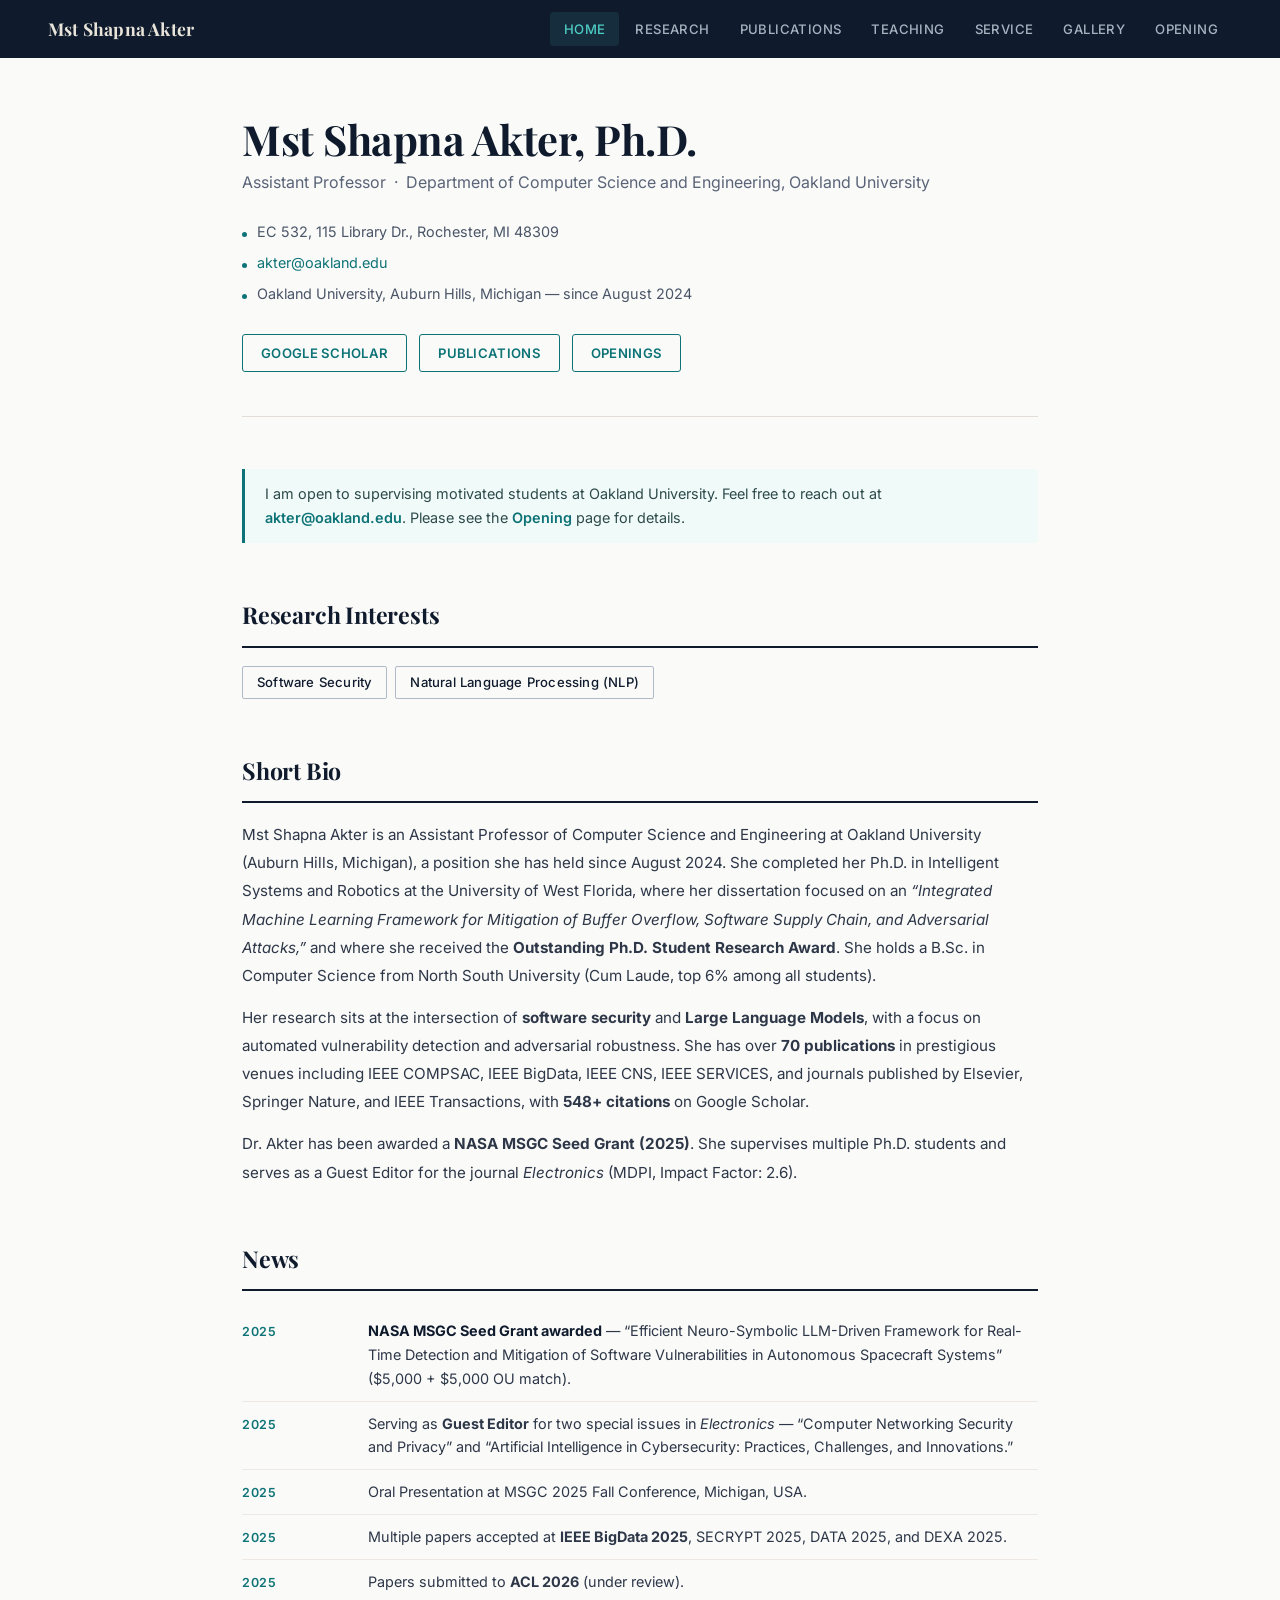
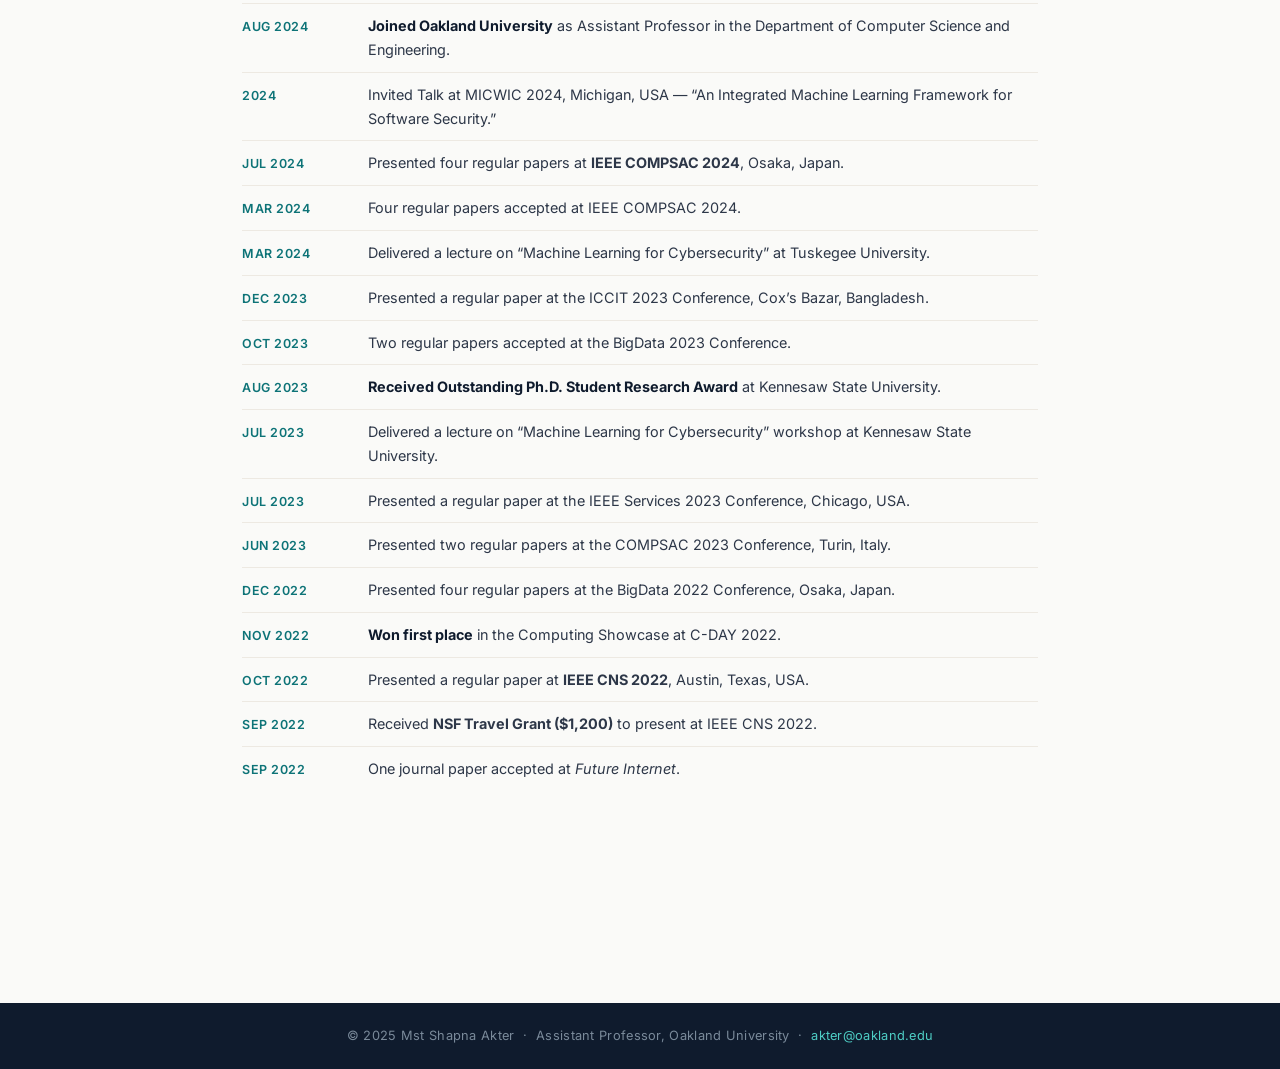
==== index.html @ 08d5af21 "Add Gallery page with NASA MSGC Fall 2025 Conference photos and video - Created gallery.html with ev" ====
<!DOCTYPE html>
<html lang="en">
<head>
    <meta charset="UTF-8">
    <meta name="viewport" content="width=device-width, initial-scale=1.0">
    <title>Mst Shapna Akter | Assistant Professor, Oakland University</title>
    <link rel="stylesheet" href="styles.css">
</head>
<body>

<header class="topnav">
    <span class="brand">Mst Shapna Akter</span>
    <nav>
        <a href="index.html" class="active">Home</a>
        <a href="research.html">Research</a>
        <a href="publications.html">Publications</a>
        <a href="teaching.html">Teaching</a>
        <a href="service.html">Service</a>
        <a href="gallery.html">Gallery</a>
        <a href="opening.html">Opening</a>
    </nav>
</header>

<div class="page-wrapper">

    <!-- Hero -->
    <div class="hero">
        <h1>Mst Shapna Akter, Ph.D.</h1>
        <p class="subtitle">Assistant Professor &nbsp;&middot;&nbsp; Department of Computer Science and Engineering, Oakland University</p>
        <ul class="hero-meta">
            <li>EC 532, 115 Library Dr., Rochester, MI 48309</li>
            <li><a href="mailto:akter@oakland.edu">akter@oakland.edu</a></li>
            <li>Oakland University, Auburn Hills, Michigan &mdash; since August 2024</li>
        </ul>
        <div class="hero-links">
            <a class="btn-link" href="https://scholar.google.com/citations?user=PHg000cAAAAJ&hl=en" target="_blank">Google Scholar</a>
            <a class="btn-link" href="publications.html">Publications</a>
            <a class="btn-link" href="opening.html">Openings</a>
        </div>
    </div>

    <!-- Notice -->
    <div class="notice-box">
        I am open to supervising motivated students at Oakland University. Feel free to reach out at <a href="mailto:akter@oakland.edu">akter@oakland.edu</a>. Please see the <a href="opening.html">Opening</a> page for details.
    </div>

    <!-- Research Interests -->
    <div class="section">
        <h2 class="section-title">Research Interests</h2>
        <div class="interest-tags">
            <span class="interest-tag">Software Security</span>
            <span class="interest-tag">Natural Language Processing (NLP)</span>
        </div>
    </div>

    <!-- Short Bio -->
    <div class="section">
        <h2 class="section-title">Short Bio</h2>
        <p>
            Mst Shapna Akter is an Assistant Professor of Computer Science and Engineering at Oakland University (Auburn Hills, Michigan), a position she has held since August 2024. She completed her Ph.D. in Intelligent Systems and Robotics at the University of West Florida, where her dissertation focused on an <em>&ldquo;Integrated Machine Learning Framework for Mitigation of Buffer Overflow, Software Supply Chain, and Adversarial Attacks,&rdquo;</em> and where she received the <strong>Outstanding Ph.D. Student Research Award</strong>. She holds a B.Sc. in Computer Science from North South University (Cum Laude, top 6% among all students).
        </p>
        <p>
            Her research sits at the intersection of <strong>software security</strong> and <strong>Large Language Models</strong>, with a focus on automated vulnerability detection and adversarial robustness. She has over <strong>70 publications</strong> in prestigious venues including IEEE COMPSAC, IEEE BigData, IEEE CNS, IEEE SERVICES, and journals published by Elsevier, Springer Nature, and IEEE Transactions, with <strong>548+ citations</strong> on Google Scholar.
        </p>
        <p>
            Dr. Akter has been awarded a <strong>NASA MSGC Seed Grant (2025)</strong>. She supervises multiple Ph.D. students and serves as a Guest Editor for the journal <em>Electronics</em> (MDPI, Impact Factor: 2.6).
        </p>
    </div>

    <!-- News -->
    <div class="section">
        <h2 class="section-title">News</h2>
        <ul class="news-list">
            <li>
                <span class="news-date">2025</span>
                <span class="news-text"><span class="news-highlight">NASA MSGC Seed Grant awarded</span> &mdash; &ldquo;Efficient Neuro-Symbolic LLM-Driven Framework for Real-Time Detection and Mitigation of Software Vulnerabilities in Autonomous Spacecraft Systems&rdquo; ($5,000 + $5,000 OU match).</span>
            </li>
            <li>
                <span class="news-date">2025</span>
                <span class="news-text">Serving as <strong>Guest Editor</strong> for two special issues in <em>Electronics</em> &mdash; &ldquo;Computer Networking Security and Privacy&rdquo; and &ldquo;Artificial Intelligence in Cybersecurity: Practices, Challenges, and Innovations.&rdquo;</span>
            </li>
            <li>
                <span class="news-date">2025</span>
                <span class="news-text">Oral Presentation at MSGC 2025 Fall Conference, Michigan, USA.</span>
            </li>
            <li>
                <span class="news-date">2025</span>
                <span class="news-text">Multiple papers accepted at <strong>IEEE BigData 2025</strong>, SECRYPT 2025, DATA 2025, and DEXA 2025.</span>
            </li>
            <li>
                <span class="news-date">2025</span>
                <span class="news-text">Papers submitted to <strong>ACL 2026</strong> (under review).</span>
            </li>
            <li>
                <span class="news-date">Aug 2024</span>
                <span class="news-text"><span class="news-highlight">Joined Oakland University</span> as Assistant Professor in the Department of Computer Science and Engineering.</span>
            </li>
            <li>
                <span class="news-date">2024</span>
                <span class="news-text">Invited Talk at MICWIC 2024, Michigan, USA &mdash; &ldquo;An Integrated Machine Learning Framework for Software Security.&rdquo;</span>
            </li>
            <li>
                <span class="news-date">Jul 2024</span>
                <span class="news-text">Presented four regular papers at <strong>IEEE COMPSAC 2024</strong>, Osaka, Japan.</span>
            </li>
            <li>
                <span class="news-date">Mar 2024</span>
                <span class="news-text">Four regular papers accepted at IEEE COMPSAC 2024.</span>
            </li>
            <li>
                <span class="news-date">Mar 2024</span>
                <span class="news-text">Delivered a lecture on &ldquo;Machine Learning for Cybersecurity&rdquo; at Tuskegee University.</span>
            </li>
            <li>
                <span class="news-date">Dec 2023</span>
                <span class="news-text">Presented a regular paper at the ICCIT 2023 Conference, Cox&rsquo;s Bazar, Bangladesh.</span>
            </li>
            <li>
                <span class="news-date">Oct 2023</span>
                <span class="news-text">Two regular papers accepted at the BigData 2023 Conference.</span>
            </li>
            <li>
                <span class="news-date">Aug 2023</span>
                <span class="news-text"><span class="news-highlight">Received Outstanding Ph.D. Student Research Award</span> at Kennesaw State University.</span>
            </li>
            <li>
                <span class="news-date">Jul 2023</span>
                <span class="news-text">Delivered a lecture on &ldquo;Machine Learning for Cybersecurity&rdquo; workshop at Kennesaw State University.</span>
            </li>
            <li>
                <span class="news-date">Jul 2023</span>
                <span class="news-text">Presented a regular paper at the IEEE Services 2023 Conference, Chicago, USA.</span>
            </li>
            <li>
                <span class="news-date">Jun 2023</span>
                <span class="news-text">Presented two regular papers at the COMPSAC 2023 Conference, Turin, Italy.</span>
            </li>
            <li>
                <span class="news-date">Dec 2022</span>
                <span class="news-text">Presented four regular papers at the BigData 2022 Conference, Osaka, Japan.</span>
            </li>
            <li>
                <span class="news-date">Nov 2022</span>
                <span class="news-text"><span class="news-highlight">Won first place</span> in the Computing Showcase at C-DAY 2022.</span>
            </li>
            <li>
                <span class="news-date">Oct 2022</span>
                <span class="news-text">Presented a regular paper at <strong>IEEE CNS 2022</strong>, Austin, Texas, USA.</span>
            </li>
            <li>
                <span class="news-date">Sep 2022</span>
                <span class="news-text">Received <strong>NSF Travel Grant ($1,200)</strong> to present at IEEE CNS 2022.</span>
            </li>
            <li>
                <span class="news-date">Sep 2022</span>
                <span class="news-text">One journal paper accepted at <em>Future Internet</em>.</span>
            </li>
        </ul>
    </div>

</div>

<footer class="site-footer">
    &copy; 2025 Mst Shapna Akter &nbsp;&middot;&nbsp; Assistant Professor, Oakland University &nbsp;&middot;&nbsp; <a href="mailto:akter@oakland.edu">akter@oakland.edu</a>
</footer>

</body>
</html>
---- styles.css ----
/* ================================================================
   Mst Shapna Akter — Premium Academic Portfolio
   Design: Inter (body) + Playfair Display (headings)
   Palette: Deep navy #0f1b2d, Teal accent #0d7377, Warm off-white #fafaf8
   ================================================================ */

@import url('https://fonts.googleapis.com/css2?family=Inter:wght@300;400;500;600;700&family=Playfair+Display:ital,wght@0,600;0,700;1,500&display=swap');

/* ---------- Reset ---------- */
*, *::before, *::after { box-sizing: border-box; margin: 0; padding: 0; }
html { scroll-behavior: smooth; font-size: 16px; }

body {
    font-family: 'Inter', system-ui, -apple-system, sans-serif;
    background: #fafaf8;
    color: #1e1e2e;
    line-height: 1.75;
    -webkit-font-smoothing: antialiased;
}

a { color: #0d7377; text-decoration: none; transition: color 0.2s; }
a:hover { color: #0a5a5d; text-decoration: underline; text-underline-offset: 3px; }

/* ---------- Top Navigation ---------- */
.topnav {
    background: #0f1b2d;
    position: sticky; top: 0; z-index: 1000;
    display: flex; align-items: center; justify-content: space-between;
    padding: 0 48px; height: 58px;
    box-shadow: 0 1px 0 rgba(255,255,255,0.06);
}

.topnav .brand {
    font-family: 'Playfair Display', Georgia, serif;
    font-size: 1.1rem; font-weight: 700;
    color: #e8e4d9; letter-spacing: 0.2px; white-space: nowrap;
}

.topnav nav { display: flex; gap: 2px; align-items: center; }

.topnav nav a {
    font-size: 0.82rem; font-weight: 500; letter-spacing: 0.4px;
    text-transform: uppercase; color: #a8b2c0;
    padding: 6px 14px; border-radius: 4px;
    transition: background 0.2s, color 0.2s;
    white-space: nowrap;
}

.topnav nav a:hover { background: rgba(255,255,255,0.07); color: #e8e4d9; text-decoration: none; }
.topnav nav a.active { color: #4ecdc4; background: rgba(78,205,196,0.1); }

/* ---------- Page Wrapper ---------- */
.page-wrapper { max-width: 860px; margin: 0 auto; padding: 56px 32px 100px; }

/* ---------- Hero Section ---------- */
.hero {
    padding-bottom: 44px;
    border-bottom: 1px solid #e2ddd6;
    margin-bottom: 52px;
}

.hero h1 {
    font-family: 'Playfair Display', Georgia, serif;
    font-size: 2.6rem; font-weight: 700; color: #0f1b2d;
    line-height: 1.2; margin-bottom: 6px;
    letter-spacing: -0.5px;
}

.hero .subtitle {
    font-size: 1rem; color: #5a6478; font-weight: 400;
    margin-bottom: 22px; line-height: 1.5;
}

.hero-meta { list-style: none; margin-bottom: 24px; }
.hero-meta li {
    font-size: 0.9rem; color: #4a5568; padding: 3px 0;
    display: flex; align-items: baseline; gap: 10px;
}
.hero-meta li::before {
    content: '';
    display: inline-block;
    width: 5px; height: 5px;
    border-radius: 50%; background: #0d7377;
    flex-shrink: 0; margin-top: 7px;
}

.hero-links { display: flex; gap: 12px; flex-wrap: wrap; margin-top: 4px; }

.btn-link {
    display: inline-flex; align-items: center; gap: 6px;
    padding: 7px 18px; border-radius: 3px; font-size: 0.82rem;
    font-weight: 600; letter-spacing: 0.3px;
    border: 1.5px solid #0d7377; color: #0d7377;
    background: transparent; transition: all 0.2s;
    text-transform: uppercase;
}
.btn-link:hover {
    background: #0d7377; color: #fff; text-decoration: none;
}

/* ---------- Announcement Banner ---------- */
.notice-box {
    background: #f0faf9;
    border-left: 3px solid #0d7377;
    padding: 13px 20px; margin-bottom: 52px;
    font-size: 0.9rem; color: #2d4a4a; line-height: 1.65;
    border-radius: 0 4px 4px 0;
}
.notice-box a { font-weight: 600; }

/* ---------- Sections ---------- */
.section { margin-bottom: 52px; }

.section-title {
    font-family: 'Playfair Display', Georgia, serif;
    font-size: 1.45rem; font-weight: 700; color: #0f1b2d;
    margin-bottom: 18px; padding-bottom: 10px;
    border-bottom: 2px solid #0f1b2d;
    letter-spacing: -0.2px;
}

.section p {
    font-size: 0.95rem; color: #2d3748; line-height: 1.85;
    margin-bottom: 14px;
}

/* ---------- Research Interest Tags ---------- */
.interest-tags { display: flex; flex-wrap: wrap; gap: 8px; margin-top: 4px; }
.interest-tag {
    background: transparent;
    color: #0f1b2d;
    border: 1px solid #b0bac8;
    border-radius: 2px;
    padding: 4px 14px;
    font-size: 0.82rem; font-weight: 500;
    letter-spacing: 0.2px;
    transition: all 0.2s;
}
.interest-tag:hover { border-color: #0d7377; color: #0d7377; }

/* ---------- News ---------- */
.news-list { list-style: none; }
.news-list li {
    display: grid; grid-template-columns: 110px 1fr;
    gap: 16px; padding: 10px 0;
    border-bottom: 1px solid #ede9e2;
    font-size: 0.9rem; align-items: baseline;
    line-height: 1.65;
}
.news-list li:last-child { border-bottom: none; }
.news-date {
    font-size: 0.78rem; font-weight: 600; color: #0d7377;
    text-transform: uppercase; letter-spacing: 0.5px;
    padding-top: 2px;
}
.news-text { color: #2d3748; }
.news-highlight { font-weight: 700; color: #0f1b2d; }

/* ---------- Publications ---------- */
.pub-section-title {
    font-size: 0.78rem; font-weight: 700; letter-spacing: 1px;
    text-transform: uppercase; color: #0d7377;
    border-bottom: 1px solid #d0ccc5;
    padding-bottom: 6px; margin: 28px 0 14px;
}

.pub-list { list-style: none; }
.pub-list li {
    padding: 11px 0 11px 20px;
    border-bottom: 1px solid #ede9e2;
    font-size: 0.9rem; color: #2d3748;
    line-height: 1.75; position: relative;
}
.pub-list li::before {
    content: '';
    position: absolute; left: 0; top: 20px;
    width: 4px; height: 4px;
    border-radius: 50%; background: #0d7377;
}
.pub-list li:last-child { border-bottom: none; }
.pub-list li em { color: #5a6478; font-style: italic; }
.pub-list strong { color: #0f1b2d; }

.pub-badge {
    display: inline-block; font-size: 0.7rem; font-weight: 700;
    background: #fff8e1; color: #8a6d00;
    border: 1px solid #e6c84a;
    border-radius: 2px; padding: 1px 6px;
    margin-left: 5px; vertical-align: middle;
    letter-spacing: 0.3px;
}

/* ---------- Teaching / Service ---------- */
.content-list { list-style: none; }
.content-list li {
    padding: 9px 0 9px 20px;
    border-bottom: 1px solid #ede9e2;
    font-size: 0.9rem; color: #2d3748;
    line-height: 1.7; position: relative;
}
.content-list li::before {
    content: '';
    position: absolute; left: 0; top: 18px;
    width: 4px; height: 4px;
    border-radius: 50%; background: #0d7377;
}
.content-list li:last-child { border-bottom: none; }

.subsection-title {
    font-size: 0.78rem; font-weight: 700; letter-spacing: 1px;
    text-transform: uppercase; color: #0d7377;
    margin: 24px 0 10px;
    border-bottom: 1px solid #d0ccc5; padding-bottom: 5px;
}

/* ---------- Grant Card ---------- */
.grant-card {
    border-left: 3px solid #0d7377;
    padding: 14px 20px; margin-bottom: 16px;
    background: #f7fafa;
    font-size: 0.9rem; line-height: 1.75; color: #2d3748;
}
.grant-badge {
    display: inline-block; background: #0d7377; color: #fff;
    font-size: 0.72rem; font-weight: 700; letter-spacing: 0.5px;
    text-transform: uppercase; border-radius: 2px;
    padding: 2px 8px; margin-bottom: 8px;
}

/* ---------- Opening Card ---------- */
.opening-card {
    border-left: 3px solid #0d7377;
    padding: 20px 24px; background: #f7fafa;
    font-size: 0.95rem; line-height: 1.9; color: #2d3748;
}
.opening-card p { margin-bottom: 12px; }
.opening-card p:last-child { margin-bottom: 0; }

/* ---------- Footer ---------- */
.site-footer {
    background: #0f1b2d; color: #7a8a9a;
    text-align: center; padding: 22px 24px;
    font-size: 0.8rem; letter-spacing: 0.3px;
    margin-top: 60px;
}
.site-footer a { color: #4ecdc4; }
.site-footer a:hover { color: #7eddd9; text-decoration: none; }

/* ---------- Responsive ---------- */
@media (max-width: 700px) {
    .topnav { padding: 10px 16px; flex-wrap: wrap; height: auto; gap: 8px; }
    .page-wrapper { padding: 32px 18px 60px; }
    .hero h1 { font-size: 1.9rem; }
    .news-list li { grid-template-columns: 1fr; gap: 4px; }
    .news-date { font-size: 0.75rem; }
}
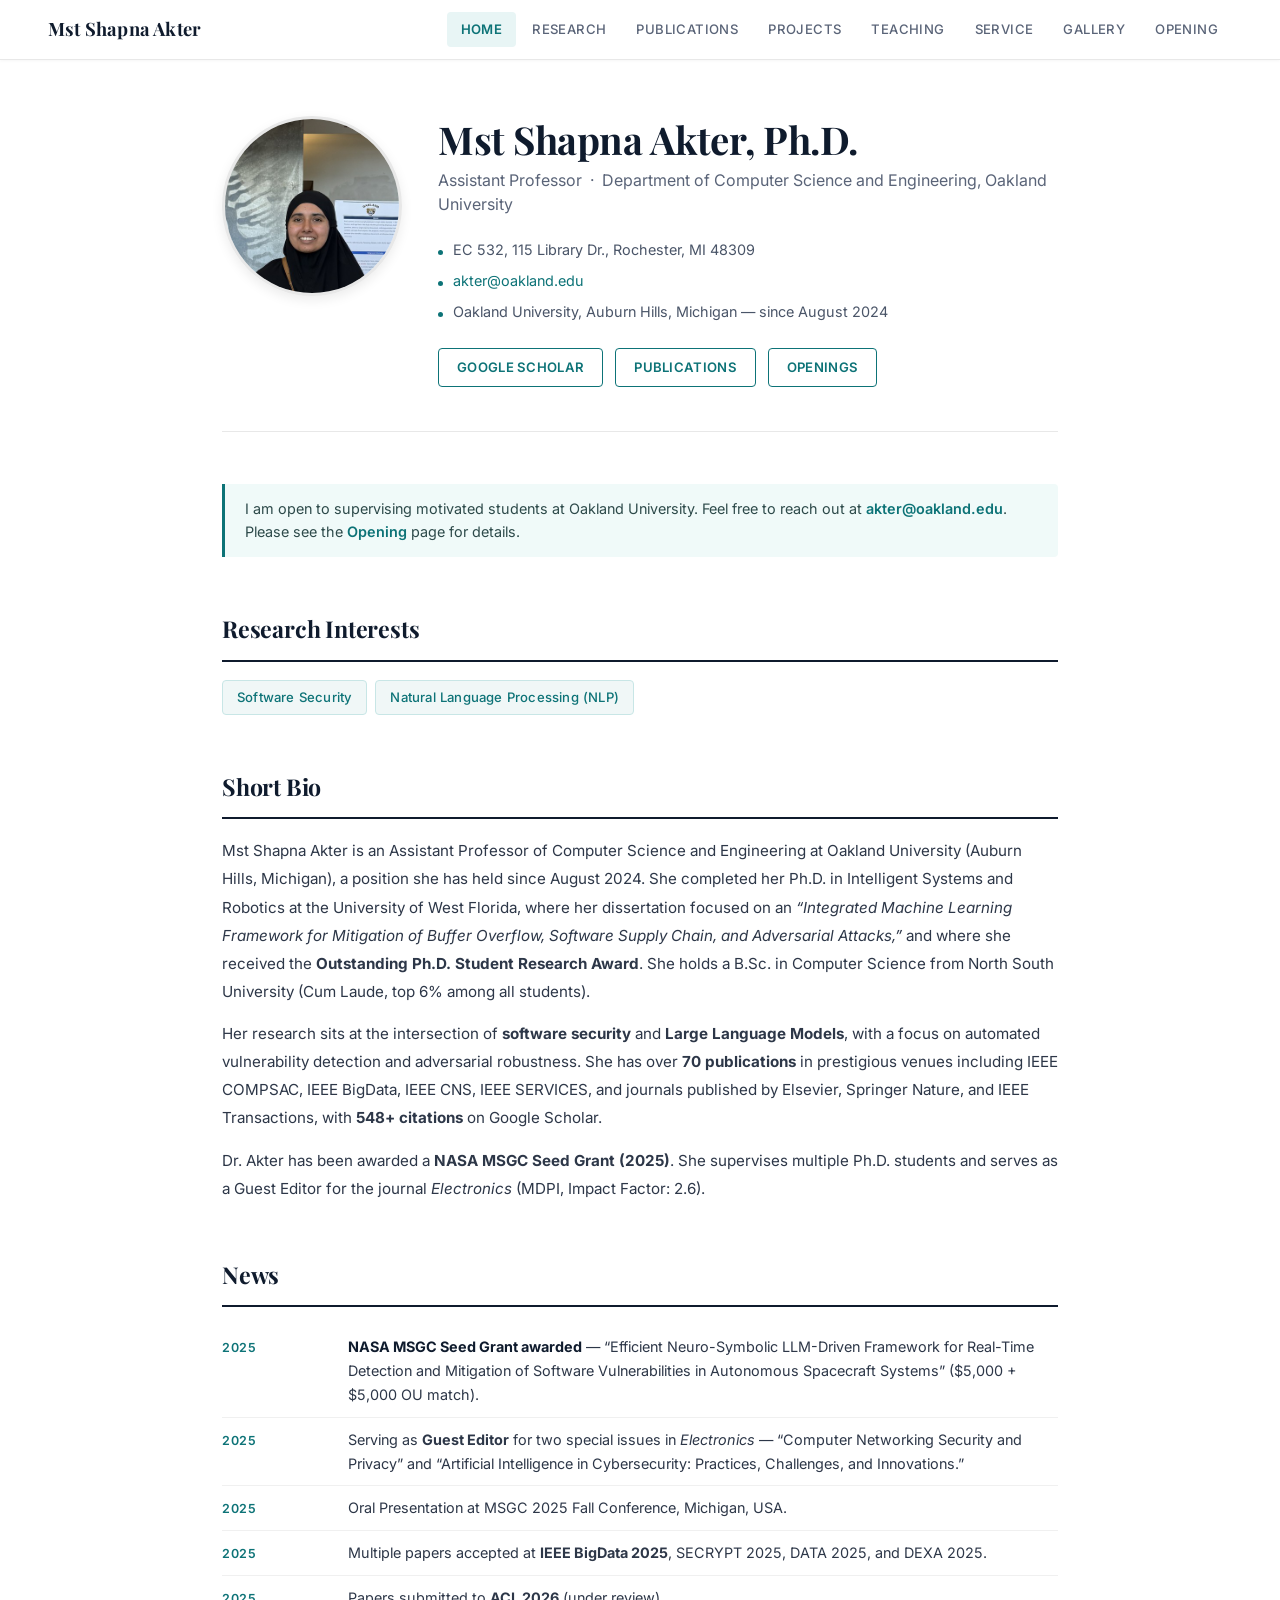
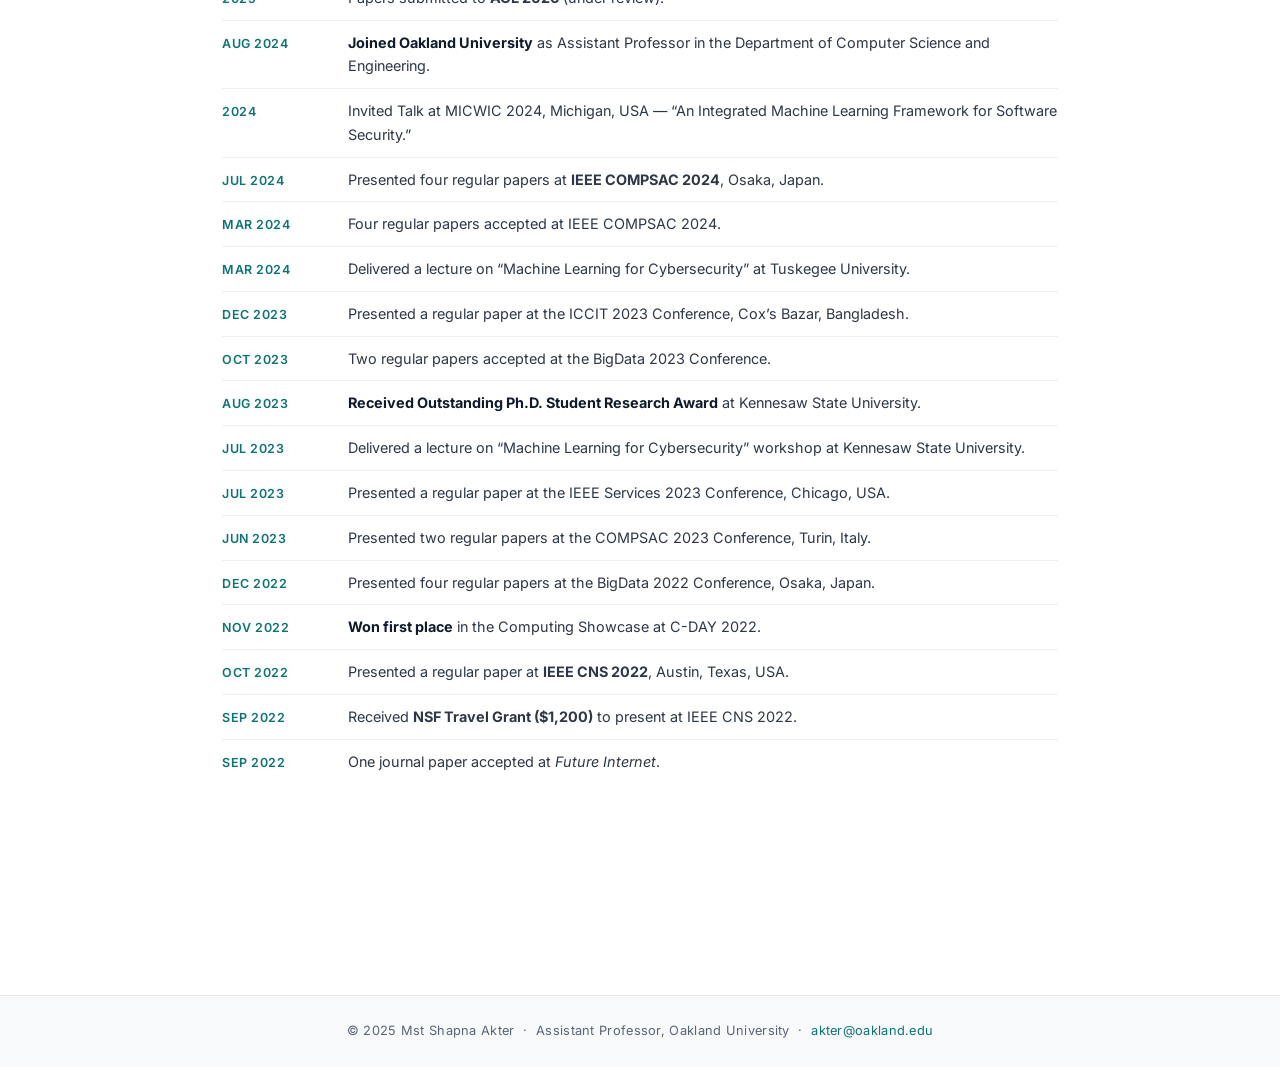
==== commit ad5e1a4e: "Redesign: professional light theme, add profile photo, create Projects page with paper figures - Red" ====
--- a/index.html
+++ b/index.html
@@ -14,6 +14,7 @@
         <a href="index.html" class="active">Home</a>
         <a href="research.html">Research</a>
         <a href="publications.html">Publications</a>
+        <a href="projects.html">Projects</a>
         <a href="teaching.html">Teaching</a>
         <a href="service.html">Service</a>
         <a href="gallery.html">Gallery</a>
@@ -25,6 +26,10 @@
 
     <!-- Hero -->
     <div class="hero">
+        <div class="hero-photo">
+            <img src="images/profile.jpg" alt="Mst Shapna Akter">
+        </div>
+        <div class="hero-content">
         <h1>Mst Shapna Akter, Ph.D.</h1>
         <p class="subtitle">Assistant Professor &nbsp;&middot;&nbsp; Department of Computer Science and Engineering, Oakland University</p>
         <ul class="hero-meta">
@@ -36,6 +41,7 @@
             <a class="btn-link" href="https://scholar.google.com/citations?user=PHg000cAAAAJ&hl=en" target="_blank">Google Scholar</a>
             <a class="btn-link" href="publications.html">Publications</a>
             <a class="btn-link" href="opening.html">Openings</a>
+        </div>
         </div>
     </div>
 
--- a/styles.css
+++ b/styles.css
@@ -1,7 +1,8 @@
 /* ================================================================
-   Mst Shapna Akter — Premium Academic Portfolio
+   Mst Shapna Akter — Professional Academic Portfolio
    Design: Inter (body) + Playfair Display (headings)
-   Palette: Deep navy #0f1b2d, Teal accent #0d7377, Warm off-white #fafaf8
+   Palette: Clean white, Teal accent #0d7377, Navy #0f1b2d
+   Inspired by: kaiqi-zhao.github.io & aimansnigdha.github.io
    ================================================================ */
 
 @import url('https://fonts.googleapis.com/css2?family=Inter:wght@300;400;500;600;700&family=Playfair+Display:ital,wght@0,600;0,700;1,500&display=swap');
@@ -12,7 +13,7 @@
 
 body {
     font-family: 'Inter', system-ui, -apple-system, sans-serif;
-    background: #fafaf8;
+    background: #ffffff;
     color: #1e1e2e;
     line-height: 1.75;
     -webkit-font-smoothing: antialiased;
@@ -23,55 +24,76 @@
 
 /* ---------- Top Navigation ---------- */
 .topnav {
-    background: #0f1b2d;
+    background: #ffffff;
     position: sticky; top: 0; z-index: 1000;
     display: flex; align-items: center; justify-content: space-between;
-    padding: 0 48px; height: 58px;
-    box-shadow: 0 1px 0 rgba(255,255,255,0.06);
+    padding: 0 48px; height: 60px;
+    border-bottom: 1px solid #e8e8e8;
+    box-shadow: 0 1px 3px rgba(0,0,0,0.04);
 }
 
 .topnav .brand {
     font-family: 'Playfair Display', Georgia, serif;
-    font-size: 1.1rem; font-weight: 700;
-    color: #e8e4d9; letter-spacing: 0.2px; white-space: nowrap;
+    font-size: 1.15rem; font-weight: 700;
+    color: #0f1b2d; letter-spacing: 0.2px; white-space: nowrap;
 }
 
 .topnav nav { display: flex; gap: 2px; align-items: center; }
 
 .topnav nav a {
     font-size: 0.82rem; font-weight: 500; letter-spacing: 0.4px;
-    text-transform: uppercase; color: #a8b2c0;
+    text-transform: uppercase; color: #5a6478;
     padding: 6px 14px; border-radius: 4px;
     transition: background 0.2s, color 0.2s;
     white-space: nowrap;
 }
 
-.topnav nav a:hover { background: rgba(255,255,255,0.07); color: #e8e4d9; text-decoration: none; }
-.topnav nav a.active { color: #4ecdc4; background: rgba(78,205,196,0.1); }
+.topnav nav a:hover { background: #f0f7f7; color: #0d7377; text-decoration: none; }
+.topnav nav a.active { color: #0d7377; background: #e8f5f5; font-weight: 600; }
 
 /* ---------- Page Wrapper ---------- */
-.page-wrapper { max-width: 860px; margin: 0 auto; padding: 56px 32px 100px; }
-
-/* ---------- Hero Section ---------- */
+.page-wrapper { max-width: 900px; margin: 0 auto; padding: 56px 32px 100px; }
+
+/* ---------- Hero Section with Profile Photo ---------- */
 .hero {
     padding-bottom: 44px;
-    border-bottom: 1px solid #e2ddd6;
+    border-bottom: 1px solid #e8e8e8;
     margin-bottom: 52px;
+    display: flex;
+    gap: 36px;
+    align-items: flex-start;
+}
+
+.hero-photo {
+    flex-shrink: 0;
+}
+
+.hero-photo img {
+    width: 180px;
+    height: 180px;
+    border-radius: 50%;
+    object-fit: cover;
+    border: 3px solid #e8e8e8;
+    box-shadow: 0 4px 12px rgba(0,0,0,0.08);
+}
+
+.hero-content {
+    flex: 1;
 }
 
 .hero h1 {
     font-family: 'Playfair Display', Georgia, serif;
-    font-size: 2.6rem; font-weight: 700; color: #0f1b2d;
+    font-size: 2.4rem; font-weight: 700; color: #0f1b2d;
     line-height: 1.2; margin-bottom: 6px;
     letter-spacing: -0.5px;
 }
 
 .hero .subtitle {
     font-size: 1rem; color: #5a6478; font-weight: 400;
-    margin-bottom: 22px; line-height: 1.5;
-}
-
-.hero-meta { list-style: none; margin-bottom: 24px; }
+    margin-bottom: 18px; line-height: 1.5;
+}
+
+.hero-meta { list-style: none; margin-bottom: 20px; }
 .hero-meta li {
     font-size: 0.9rem; color: #4a5568; padding: 3px 0;
     display: flex; align-items: baseline; gap: 10px;
@@ -88,7 +110,7 @@
 
 .btn-link {
     display: inline-flex; align-items: center; gap: 6px;
-    padding: 7px 18px; border-radius: 3px; font-size: 0.82rem;
+    padding: 7px 18px; border-radius: 4px; font-size: 0.82rem;
     font-weight: 600; letter-spacing: 0.3px;
     border: 1.5px solid #0d7377; color: #0d7377;
     background: transparent; transition: all 0.2s;
@@ -127,23 +149,23 @@
 /* ---------- Research Interest Tags ---------- */
 .interest-tags { display: flex; flex-wrap: wrap; gap: 8px; margin-top: 4px; }
 .interest-tag {
-    background: transparent;
-    color: #0f1b2d;
-    border: 1px solid #b0bac8;
-    border-radius: 2px;
-    padding: 4px 14px;
+    background: #f0f7f7;
+    color: #0d7377;
+    border: 1px solid #c8e6e6;
+    border-radius: 4px;
+    padding: 5px 14px;
     font-size: 0.82rem; font-weight: 500;
     letter-spacing: 0.2px;
     transition: all 0.2s;
 }
-.interest-tag:hover { border-color: #0d7377; color: #0d7377; }
+.interest-tag:hover { border-color: #0d7377; background: #e0f2f2; }
 
 /* ---------- News ---------- */
 .news-list { list-style: none; }
 .news-list li {
     display: grid; grid-template-columns: 110px 1fr;
     gap: 16px; padding: 10px 0;
-    border-bottom: 1px solid #ede9e2;
+    border-bottom: 1px solid #f0f0f0;
     font-size: 0.9rem; align-items: baseline;
     line-height: 1.65;
 }
@@ -160,14 +182,14 @@
 .pub-section-title {
     font-size: 0.78rem; font-weight: 700; letter-spacing: 1px;
     text-transform: uppercase; color: #0d7377;
-    border-bottom: 1px solid #d0ccc5;
+    border-bottom: 1px solid #e8e8e8;
     padding-bottom: 6px; margin: 28px 0 14px;
 }
 
 .pub-list { list-style: none; }
 .pub-list li {
     padding: 11px 0 11px 20px;
-    border-bottom: 1px solid #ede9e2;
+    border-bottom: 1px solid #f0f0f0;
     font-size: 0.9rem; color: #2d3748;
     line-height: 1.75; position: relative;
 }
@@ -194,7 +216,7 @@
 .content-list { list-style: none; }
 .content-list li {
     padding: 9px 0 9px 20px;
-    border-bottom: 1px solid #ede9e2;
+    border-bottom: 1px solid #f0f0f0;
     font-size: 0.9rem; color: #2d3748;
     line-height: 1.7; position: relative;
 }
@@ -210,47 +232,155 @@
     font-size: 0.78rem; font-weight: 700; letter-spacing: 1px;
     text-transform: uppercase; color: #0d7377;
     margin: 24px 0 10px;
-    border-bottom: 1px solid #d0ccc5; padding-bottom: 5px;
+    border-bottom: 1px solid #e8e8e8; padding-bottom: 5px;
 }
 
 /* ---------- Grant Card ---------- */
 .grant-card {
     border-left: 3px solid #0d7377;
     padding: 14px 20px; margin-bottom: 16px;
-    background: #f7fafa;
+    background: #f8fffe;
     font-size: 0.9rem; line-height: 1.75; color: #2d3748;
+    border-radius: 0 6px 6px 0;
 }
 .grant-badge {
     display: inline-block; background: #0d7377; color: #fff;
     font-size: 0.72rem; font-weight: 700; letter-spacing: 0.5px;
-    text-transform: uppercase; border-radius: 2px;
+    text-transform: uppercase; border-radius: 3px;
     padding: 2px 8px; margin-bottom: 8px;
 }
 
 /* ---------- Opening Card ---------- */
 .opening-card {
     border-left: 3px solid #0d7377;
-    padding: 20px 24px; background: #f7fafa;
+    padding: 20px 24px; background: #f8fffe;
     font-size: 0.95rem; line-height: 1.9; color: #2d3748;
+    border-radius: 0 6px 6px 0;
 }
 .opening-card p { margin-bottom: 12px; }
 .opening-card p:last-child { margin-bottom: 0; }
 
+/* ---------- Project Cards ---------- */
+.project-card {
+    display: flex;
+    gap: 24px;
+    padding: 28px 0;
+    border-bottom: 1px solid #f0f0f0;
+    align-items: flex-start;
+}
+.project-card:last-child { border-bottom: none; }
+
+.project-card-image {
+    flex-shrink: 0;
+    width: 280px;
+    overflow: hidden;
+    border-radius: 6px;
+    border: 1px solid #e8e8e8;
+    box-shadow: 0 2px 8px rgba(0,0,0,0.06);
+}
+.project-card-image img {
+    width: 100%;
+    height: auto;
+    display: block;
+    transition: transform 0.3s;
+}
+.project-card-image:hover img {
+    transform: scale(1.03);
+}
+
+.project-card-content {
+    flex: 1;
+}
+
+.project-card-content h3 {
+    font-family: 'Playfair Display', Georgia, serif;
+    font-size: 1.1rem;
+    font-weight: 700;
+    color: #0f1b2d;
+    margin-bottom: 6px;
+    line-height: 1.4;
+}
+
+.project-card-venue {
+    font-size: 0.8rem;
+    color: #0d7377;
+    font-weight: 600;
+    text-transform: uppercase;
+    letter-spacing: 0.3px;
+    margin-bottom: 10px;
+}
+
+.project-card-content p {
+    font-size: 0.88rem;
+    color: #4a5568;
+    line-height: 1.7;
+    margin-bottom: 14px;
+}
+
+.project-card-links {
+    display: flex;
+    gap: 10px;
+    flex-wrap: wrap;
+}
+
+.project-btn {
+    display: inline-flex;
+    align-items: center;
+    gap: 5px;
+    padding: 5px 14px;
+    border-radius: 4px;
+    font-size: 0.75rem;
+    font-weight: 600;
+    letter-spacing: 0.3px;
+    text-transform: uppercase;
+    transition: all 0.2s;
+    text-decoration: none;
+}
+
+.project-btn-paper {
+    background: #0d7377;
+    color: #fff;
+    border: 1.5px solid #0d7377;
+}
+.project-btn-paper:hover {
+    background: #0a5a5d;
+    color: #fff;
+    text-decoration: none;
+}
+
+.project-btn-code {
+    background: transparent;
+    color: #0f1b2d;
+    border: 1.5px solid #0f1b2d;
+}
+.project-btn-code:hover {
+    background: #0f1b2d;
+    color: #fff;
+    text-decoration: none;
+}
+
 /* ---------- Footer ---------- */
 .site-footer {
-    background: #0f1b2d; color: #7a8a9a;
-    text-align: center; padding: 22px 24px;
+    background: #f8f9fa; color: #5a6478;
+    text-align: center; padding: 24px 24px;
     font-size: 0.8rem; letter-spacing: 0.3px;
+    border-top: 1px solid #e8e8e8;
     margin-top: 60px;
 }
-.site-footer a { color: #4ecdc4; }
-.site-footer a:hover { color: #7eddd9; text-decoration: none; }
+.site-footer a { color: #0d7377; }
+.site-footer a:hover { color: #0a5a5d; text-decoration: none; }
 
 /* ---------- Responsive ---------- */
 @media (max-width: 700px) {
     .topnav { padding: 10px 16px; flex-wrap: wrap; height: auto; gap: 8px; }
     .page-wrapper { padding: 32px 18px 60px; }
+    .hero { flex-direction: column; align-items: center; text-align: center; }
+    .hero-photo img { width: 140px; height: 140px; }
+    .hero-meta li { justify-content: center; }
+    .hero-links { justify-content: center; }
     .hero h1 { font-size: 1.9rem; }
     .news-list li { grid-template-columns: 1fr; gap: 4px; }
     .news-date { font-size: 0.75rem; }
-}
+    .project-card { flex-direction: column; }
+    .project-card-image { width: 100%; }
+}
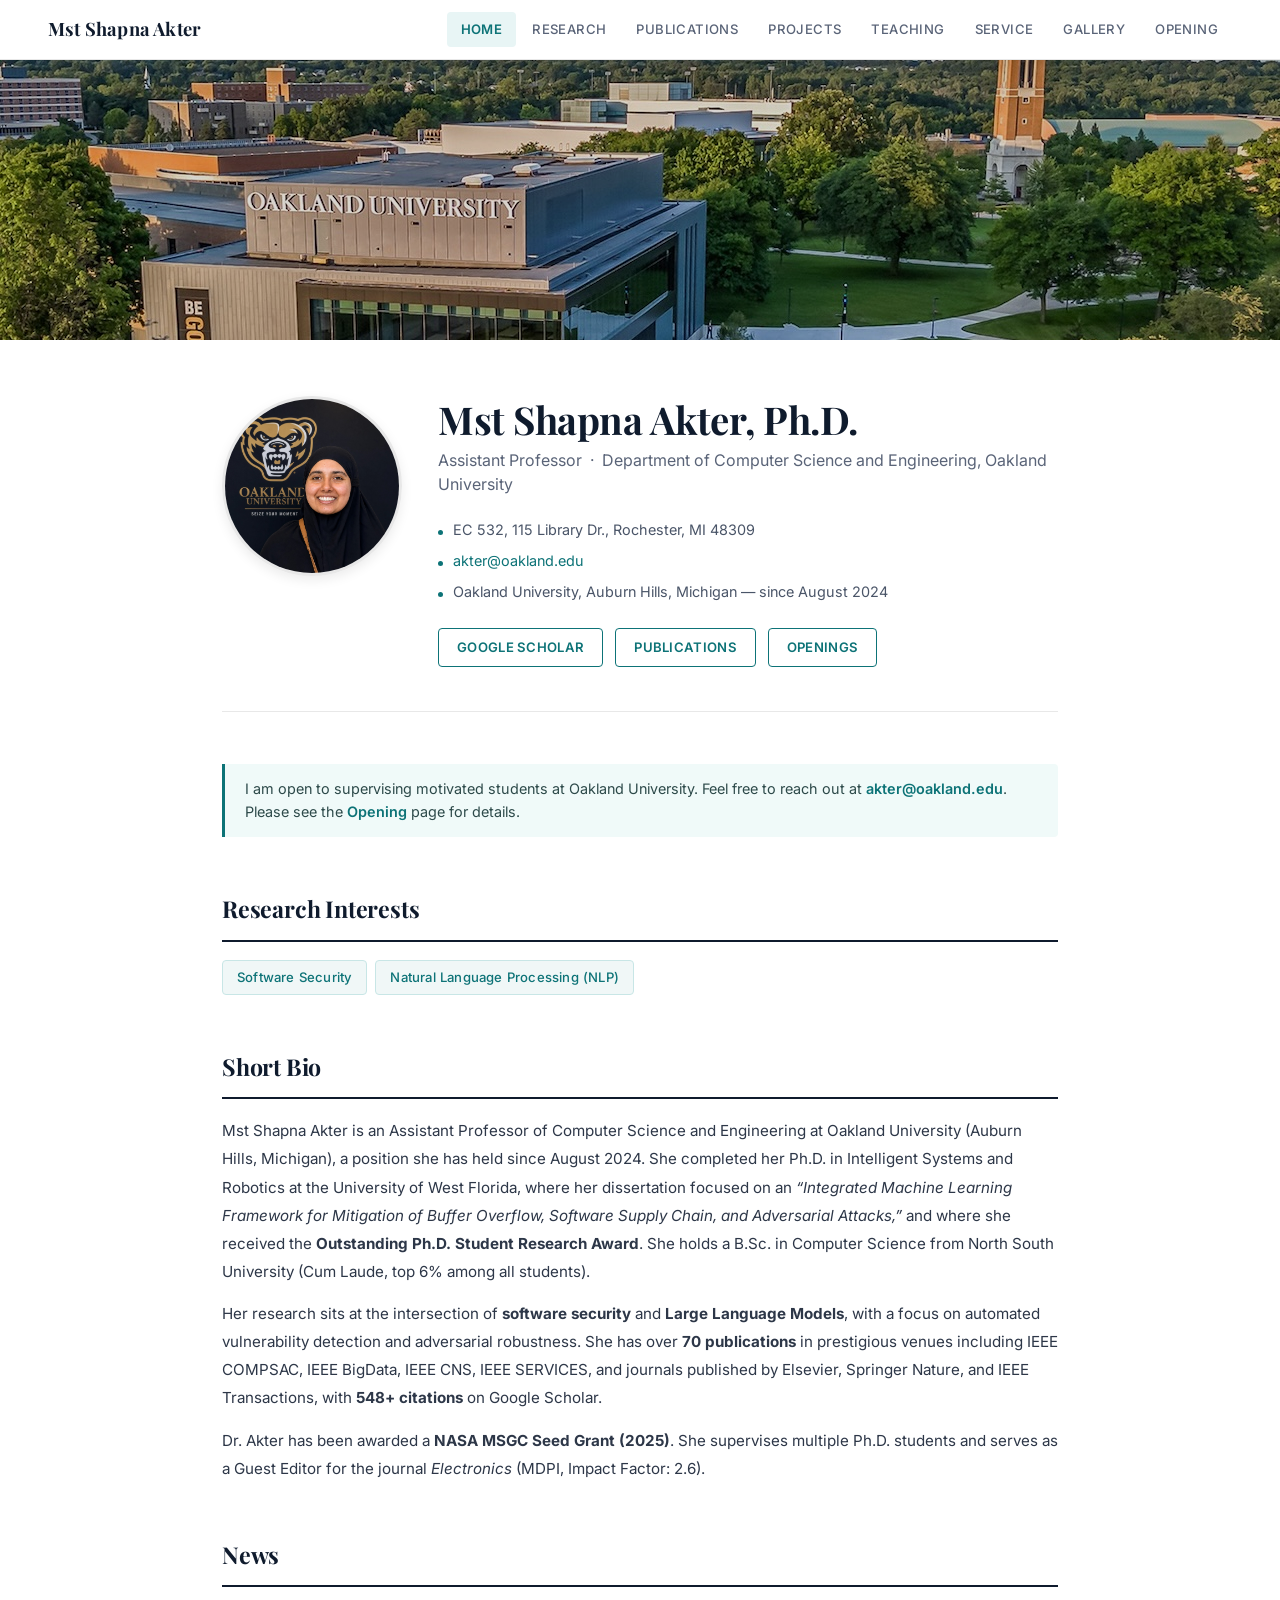
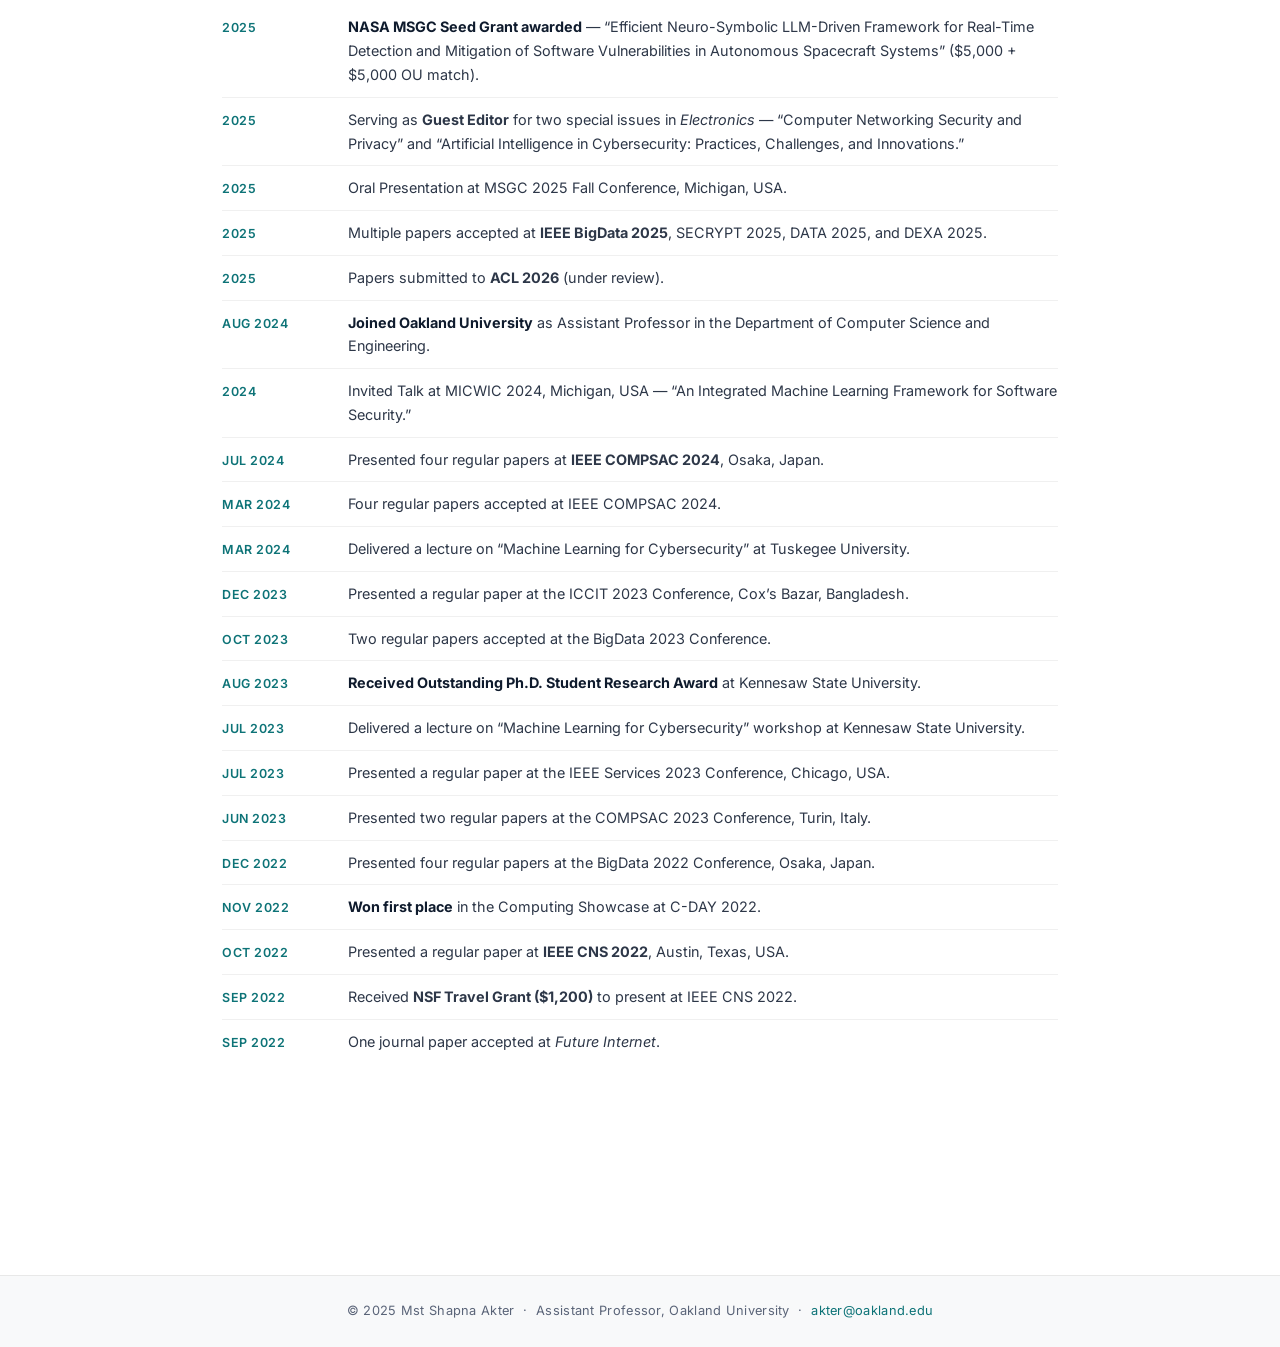
==== commit 227f9edf: "Add Oakland University campus banner to homepage background" ====
--- a/index.html
+++ b/index.html
@@ -21,6 +21,10 @@
         <a href="opening.html">Opening</a>
     </nav>
 </header>
+
+<div class="campus-banner">
+    <img src="images/campus-bg.jpg" alt="Oakland University Campus">
+</div>
 
 <div class="page-wrapper">
 
--- a/styles.css
+++ b/styles.css
@@ -50,6 +50,23 @@
 
 .topnav nav a:hover { background: #f0f7f7; color: #0d7377; text-decoration: none; }
 .topnav nav a.active { color: #0d7377; background: #e8f5f5; font-weight: 600; }
+
+/* ---------- Campus Banner ---------- */
+.campus-banner {
+    width: 100%;
+    max-height: 280px;
+    overflow: hidden;
+    position: relative;
+}
+
+.campus-banner img {
+    width: 100%;
+    height: 280px;
+    object-fit: cover;
+    object-position: center 40%;
+    display: block;
+    filter: brightness(0.85);
+}
 
 /* ---------- Page Wrapper ---------- */
 .page-wrapper { max-width: 900px; margin: 0 auto; padding: 56px 32px 100px; }
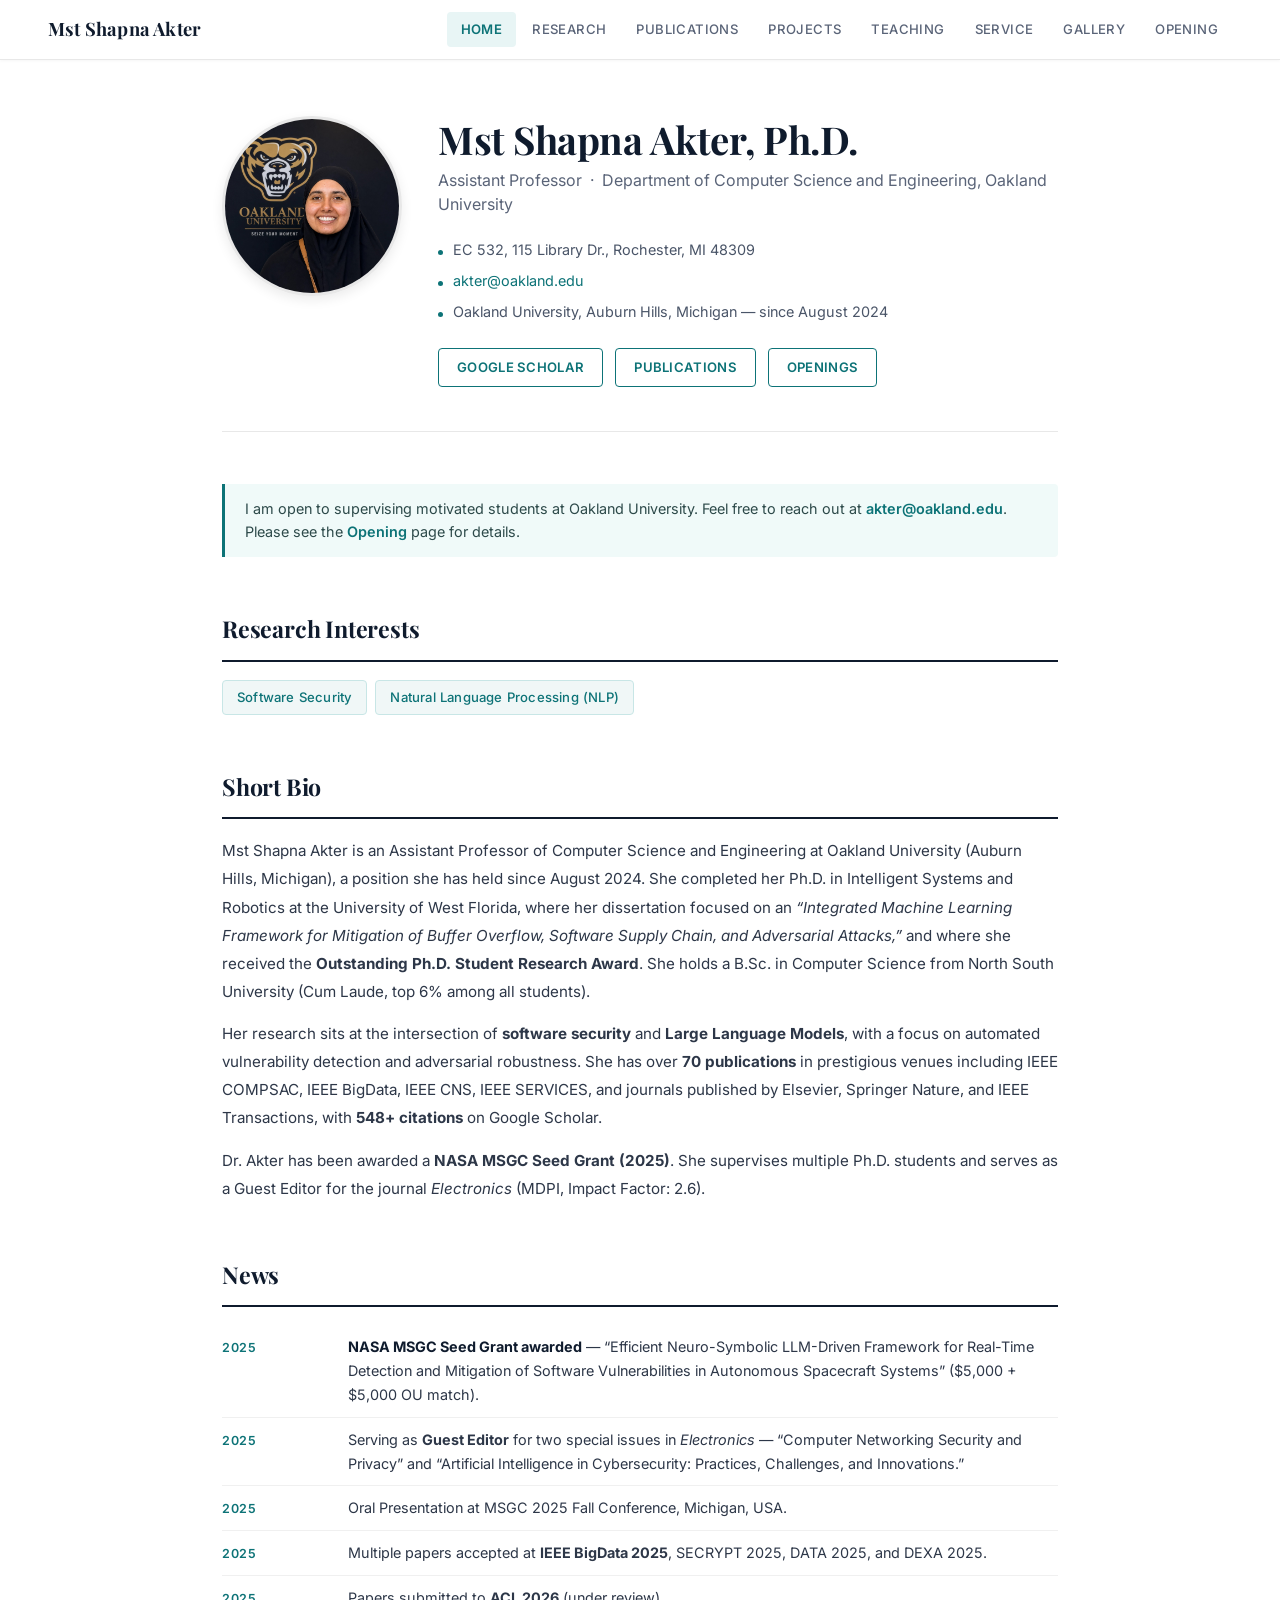
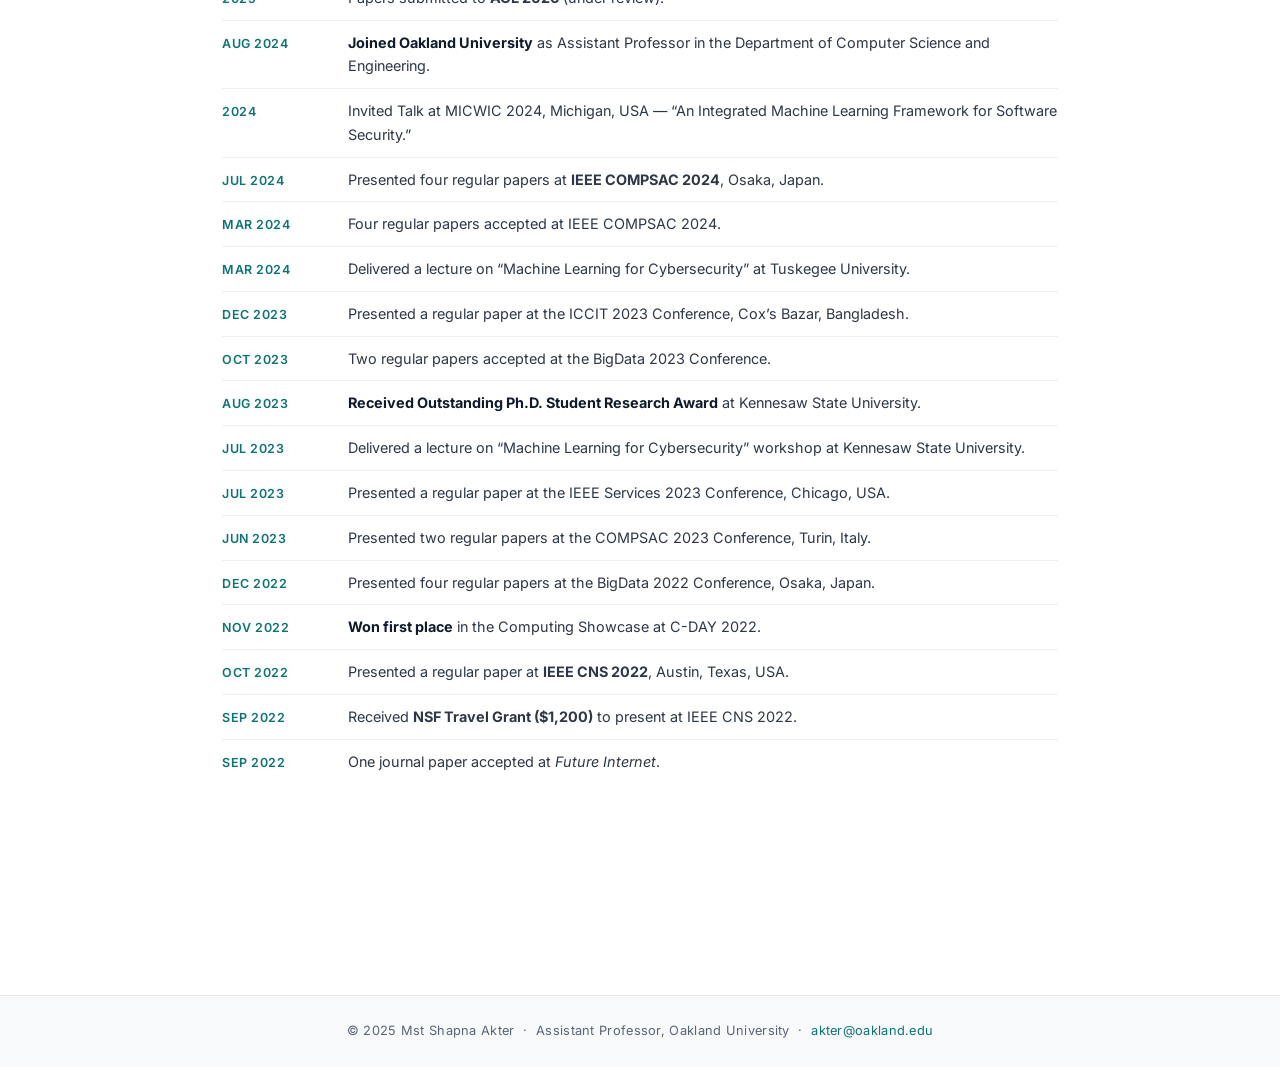
==== commit 48683e77: "Remove campus banner, revert to clean design" ====
--- a/index.html
+++ b/index.html
@@ -21,10 +21,6 @@
         <a href="opening.html">Opening</a>
     </nav>
 </header>
-
-<div class="campus-banner">
-    <img src="images/campus-bg.jpg" alt="Oakland University Campus">
-</div>
 
 <div class="page-wrapper">
 
--- a/styles.css
+++ b/styles.css
@@ -50,23 +50,6 @@
 
 .topnav nav a:hover { background: #f0f7f7; color: #0d7377; text-decoration: none; }
 .topnav nav a.active { color: #0d7377; background: #e8f5f5; font-weight: 600; }
-
-/* ---------- Campus Banner ---------- */
-.campus-banner {
-    width: 100%;
-    max-height: 280px;
-    overflow: hidden;
-    position: relative;
-}
-
-.campus-banner img {
-    width: 100%;
-    height: 280px;
-    object-fit: cover;
-    object-position: center 40%;
-    display: block;
-    filter: brightness(0.85);
-}
 
 /* ---------- Page Wrapper ---------- */
 .page-wrapper { max-width: 900px; margin: 0 auto; padding: 56px 32px 100px; }
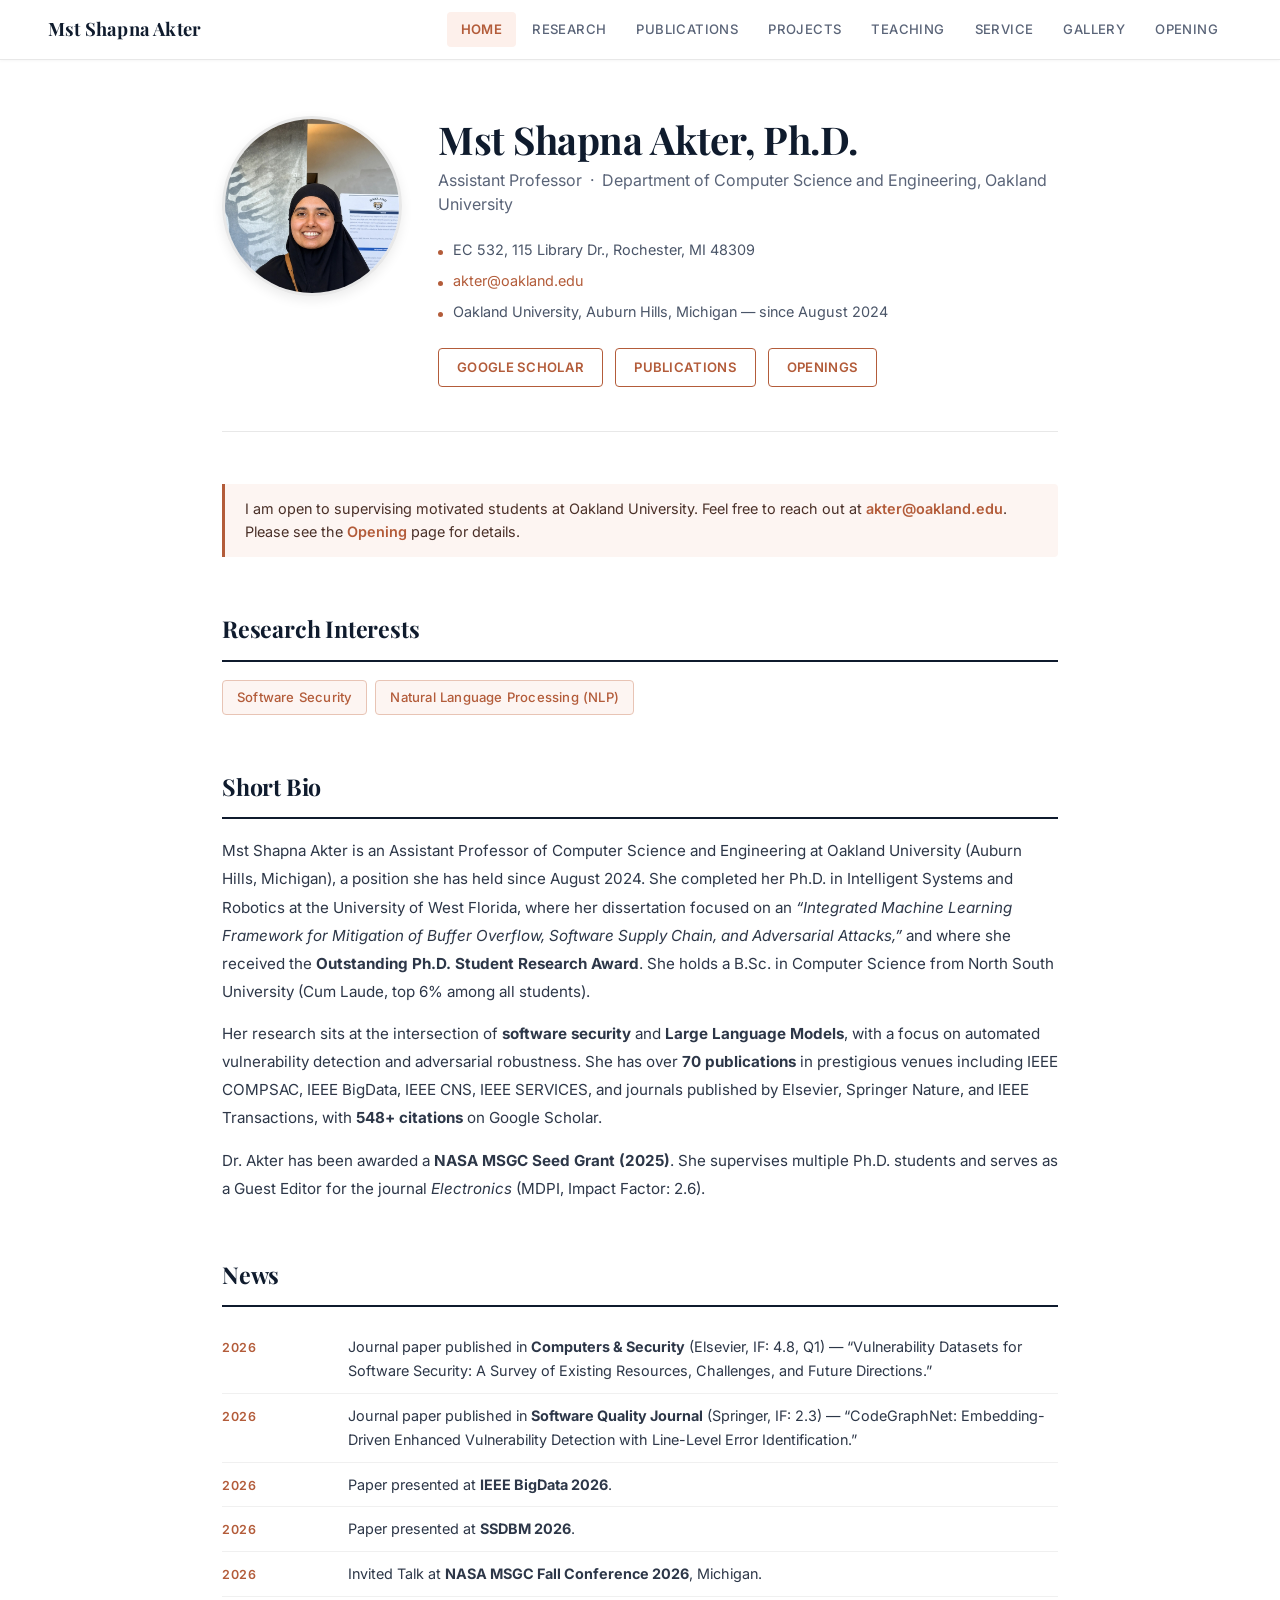
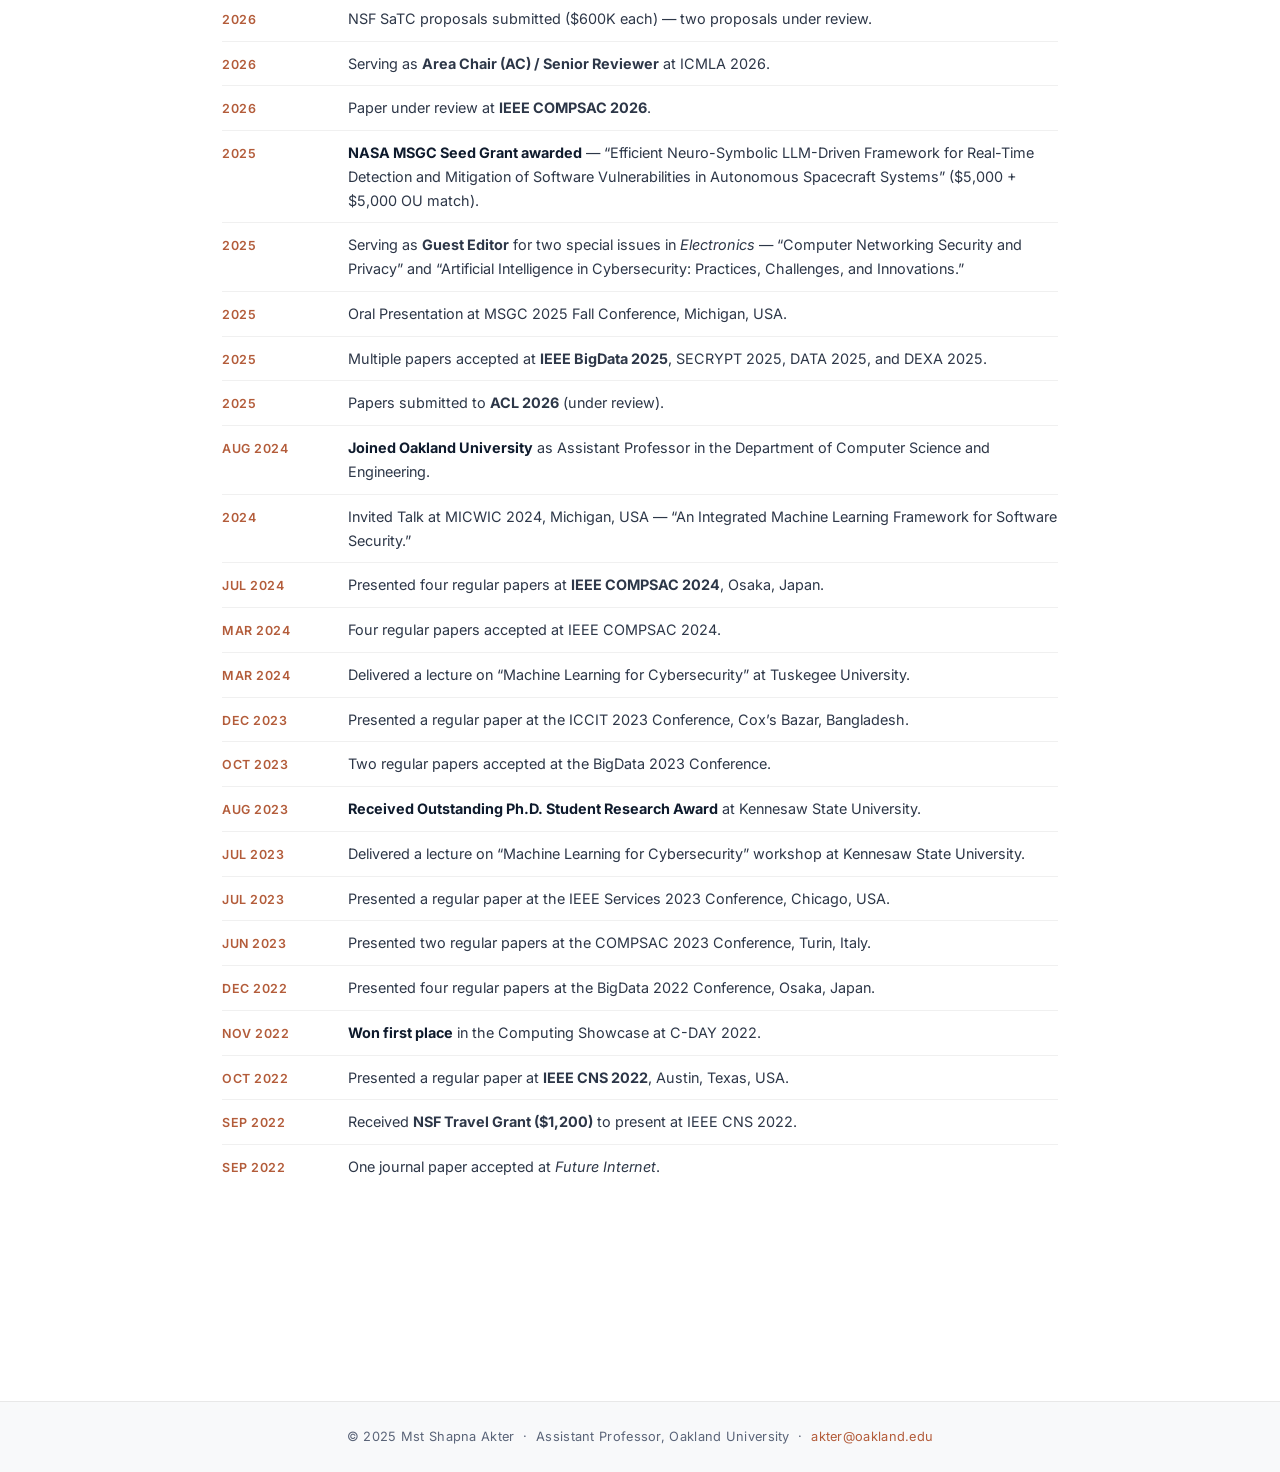
==== commit c2ce2d44: "Add 2026 news items from CV to homepage" ====
--- a/index.html
+++ b/index.html
@@ -78,6 +78,38 @@
         <h2 class="section-title">News</h2>
         <ul class="news-list">
             <li>
+                <span class="news-date">2026</span>
+                <span class="news-text">Journal paper published in <strong>Computers &amp; Security</strong> (Elsevier, IF: 4.8, Q1) &mdash; &ldquo;Vulnerability Datasets for Software Security: A Survey of Existing Resources, Challenges, and Future Directions.&rdquo;</span>
+            </li>
+            <li>
+                <span class="news-date">2026</span>
+                <span class="news-text">Journal paper published in <strong>Software Quality Journal</strong> (Springer, IF: 2.3) &mdash; &ldquo;CodeGraphNet: Embedding-Driven Enhanced Vulnerability Detection with Line-Level Error Identification.&rdquo;</span>
+            </li>
+            <li>
+                <span class="news-date">2026</span>
+                <span class="news-text">Paper presented at <strong>IEEE BigData 2026</strong>.</span>
+            </li>
+            <li>
+                <span class="news-date">2026</span>
+                <span class="news-text">Paper presented at <strong>SSDBM 2026</strong>.</span>
+            </li>
+            <li>
+                <span class="news-date">2026</span>
+                <span class="news-text">Invited Talk at <strong>NASA MSGC Fall Conference 2026</strong>, Michigan.</span>
+            </li>
+            <li>
+                <span class="news-date">2026</span>
+                <span class="news-text">NSF SaTC proposals submitted ($600K each) &mdash; two proposals under review.</span>
+            </li>
+            <li>
+                <span class="news-date">2026</span>
+                <span class="news-text">Serving as <strong>Area Chair (AC) / Senior Reviewer</strong> at ICMLA 2026.</span>
+            </li>
+            <li>
+                <span class="news-date">2026</span>
+                <span class="news-text">Paper under review at <strong>IEEE COMPSAC 2026</strong>.</span>
+            </li>
+            <li>
                 <span class="news-date">2025</span>
                 <span class="news-text"><span class="news-highlight">NASA MSGC Seed Grant awarded</span> &mdash; &ldquo;Efficient Neuro-Symbolic LLM-Driven Framework for Real-Time Detection and Mitigation of Software Vulnerabilities in Autonomous Spacecraft Systems&rdquo; ($5,000 + $5,000 OU match).</span>
             </li>
--- a/styles.css
+++ b/styles.css
@@ -1,7 +1,7 @@
 /* ================================================================
    Mst Shapna Akter — Professional Academic Portfolio
    Design: Inter (body) + Playfair Display (headings)
-   Palette: Clean white, Teal accent #0d7377, Navy #0f1b2d
+   Palette: Clean white, Brick accent #b35c3a, Navy #0f1b2d
    Inspired by: kaiqi-zhao.github.io & aimansnigdha.github.io
    ================================================================ */
 
@@ -19,8 +19,8 @@
     -webkit-font-smoothing: antialiased;
 }
 
-a { color: #0d7377; text-decoration: none; transition: color 0.2s; }
-a:hover { color: #0a5a5d; text-decoration: underline; text-underline-offset: 3px; }
+a { color: #b35c3a; text-decoration: none; transition: color 0.2s; }
+a:hover { color: #8f4a2e; text-decoration: underline; text-underline-offset: 3px; }
 
 /* ---------- Top Navigation ---------- */
 .topnav {
@@ -48,8 +48,8 @@
     white-space: nowrap;
 }
 
-.topnav nav a:hover { background: #f0f7f7; color: #0d7377; text-decoration: none; }
-.topnav nav a.active { color: #0d7377; background: #e8f5f5; font-weight: 600; }
+.topnav nav a:hover { background: #fdf5f2; color: #b35c3a; text-decoration: none; }
+.topnav nav a.active { color: #b35c3a; background: #fdf0eb; font-weight: 600; }
 
 /* ---------- Page Wrapper ---------- */
 .page-wrapper { max-width: 900px; margin: 0 auto; padding: 56px 32px 100px; }
@@ -102,7 +102,7 @@
     content: '';
     display: inline-block;
     width: 5px; height: 5px;
-    border-radius: 50%; background: #0d7377;
+    border-radius: 50%; background: #b35c3a;
     flex-shrink: 0; margin-top: 7px;
 }
 
@@ -112,20 +112,20 @@
     display: inline-flex; align-items: center; gap: 6px;
     padding: 7px 18px; border-radius: 4px; font-size: 0.82rem;
     font-weight: 600; letter-spacing: 0.3px;
-    border: 1.5px solid #0d7377; color: #0d7377;
+    border: 1.5px solid #b35c3a; color: #b35c3a;
     background: transparent; transition: all 0.2s;
     text-transform: uppercase;
 }
 .btn-link:hover {
-    background: #0d7377; color: #fff; text-decoration: none;
+    background: #b35c3a; color: #fff; text-decoration: none;
 }
 
 /* ---------- Announcement Banner ---------- */
 .notice-box {
-    background: #f0faf9;
-    border-left: 3px solid #0d7377;
+    background: #fdf5f2;
+    border-left: 3px solid #b35c3a;
     padding: 13px 20px; margin-bottom: 52px;
-    font-size: 0.9rem; color: #2d4a4a; line-height: 1.65;
+    font-size: 0.9rem; color: #4a3028; line-height: 1.65;
     border-radius: 0 4px 4px 0;
 }
 .notice-box a { font-weight: 600; }
@@ -149,16 +149,16 @@
 /* ---------- Research Interest Tags ---------- */
 .interest-tags { display: flex; flex-wrap: wrap; gap: 8px; margin-top: 4px; }
 .interest-tag {
-    background: #f0f7f7;
-    color: #0d7377;
-    border: 1px solid #c8e6e6;
+    background: #fdf5f2;
+    color: #b35c3a;
+    border: 1px solid #e8c4b5;
     border-radius: 4px;
     padding: 5px 14px;
     font-size: 0.82rem; font-weight: 500;
     letter-spacing: 0.2px;
     transition: all 0.2s;
 }
-.interest-tag:hover { border-color: #0d7377; background: #e0f2f2; }
+.interest-tag:hover { border-color: #b35c3a; background: #fceee8; }
 
 /* ---------- News ---------- */
 .news-list { list-style: none; }
@@ -171,7 +171,7 @@
 }
 .news-list li:last-child { border-bottom: none; }
 .news-date {
-    font-size: 0.78rem; font-weight: 600; color: #0d7377;
+    font-size: 0.78rem; font-weight: 600; color: #b35c3a;
     text-transform: uppercase; letter-spacing: 0.5px;
     padding-top: 2px;
 }
@@ -181,7 +181,7 @@
 /* ---------- Publications ---------- */
 .pub-section-title {
     font-size: 0.78rem; font-weight: 700; letter-spacing: 1px;
-    text-transform: uppercase; color: #0d7377;
+    text-transform: uppercase; color: #b35c3a;
     border-bottom: 1px solid #e8e8e8;
     padding-bottom: 6px; margin: 28px 0 14px;
 }
@@ -197,7 +197,7 @@
     content: '';
     position: absolute; left: 0; top: 20px;
     width: 4px; height: 4px;
-    border-radius: 50%; background: #0d7377;
+    border-radius: 50%; background: #b35c3a;
 }
 .pub-list li:last-child { border-bottom: none; }
 .pub-list li em { color: #5a6478; font-style: italic; }
@@ -224,27 +224,27 @@
     content: '';
     position: absolute; left: 0; top: 18px;
     width: 4px; height: 4px;
-    border-radius: 50%; background: #0d7377;
+    border-radius: 50%; background: #b35c3a;
 }
 .content-list li:last-child { border-bottom: none; }
 
 .subsection-title {
     font-size: 0.78rem; font-weight: 700; letter-spacing: 1px;
-    text-transform: uppercase; color: #0d7377;
+    text-transform: uppercase; color: #b35c3a;
     margin: 24px 0 10px;
     border-bottom: 1px solid #e8e8e8; padding-bottom: 5px;
 }
 
 /* ---------- Grant Card ---------- */
 .grant-card {
-    border-left: 3px solid #0d7377;
+    border-left: 3px solid #b35c3a;
     padding: 14px 20px; margin-bottom: 16px;
-    background: #f8fffe;
+    background: #fdf9f7;
     font-size: 0.9rem; line-height: 1.75; color: #2d3748;
     border-radius: 0 6px 6px 0;
 }
 .grant-badge {
-    display: inline-block; background: #0d7377; color: #fff;
+    display: inline-block; background: #b35c3a; color: #fff;
     font-size: 0.72rem; font-weight: 700; letter-spacing: 0.5px;
     text-transform: uppercase; border-radius: 3px;
     padding: 2px 8px; margin-bottom: 8px;
@@ -252,8 +252,8 @@
 
 /* ---------- Opening Card ---------- */
 .opening-card {
-    border-left: 3px solid #0d7377;
-    padding: 20px 24px; background: #f8fffe;
+    border-left: 3px solid #b35c3a;
+    padding: 20px 24px; background: #fdf9f7;
     font-size: 0.95rem; line-height: 1.9; color: #2d3748;
     border-radius: 0 6px 6px 0;
 }
@@ -282,6 +282,7 @@
     width: 100%;
     height: auto;
     display: block;
+    object-fit: contain;
     transition: transform 0.3s;
 }
 .project-card-image:hover img {
@@ -303,7 +304,7 @@
 
 .project-card-venue {
     font-size: 0.8rem;
-    color: #0d7377;
+    color: #b35c3a;
     font-weight: 600;
     text-transform: uppercase;
     letter-spacing: 0.3px;
@@ -338,12 +339,12 @@
 }
 
 .project-btn-paper {
-    background: #0d7377;
+    background: #b35c3a;
     color: #fff;
-    border: 1.5px solid #0d7377;
+    border: 1.5px solid #b35c3a;
 }
 .project-btn-paper:hover {
-    background: #0a5a5d;
+    background: #8f4a2e;
     color: #fff;
     text-decoration: none;
 }
@@ -367,8 +368,8 @@
     border-top: 1px solid #e8e8e8;
     margin-top: 60px;
 }
-.site-footer a { color: #0d7377; }
-.site-footer a:hover { color: #0a5a5d; text-decoration: none; }
+.site-footer a { color: #b35c3a; }
+.site-footer a:hover { color: #8f4a2e; text-decoration: none; }
 
 /* ---------- Responsive ---------- */
 @media (max-width: 700px) {
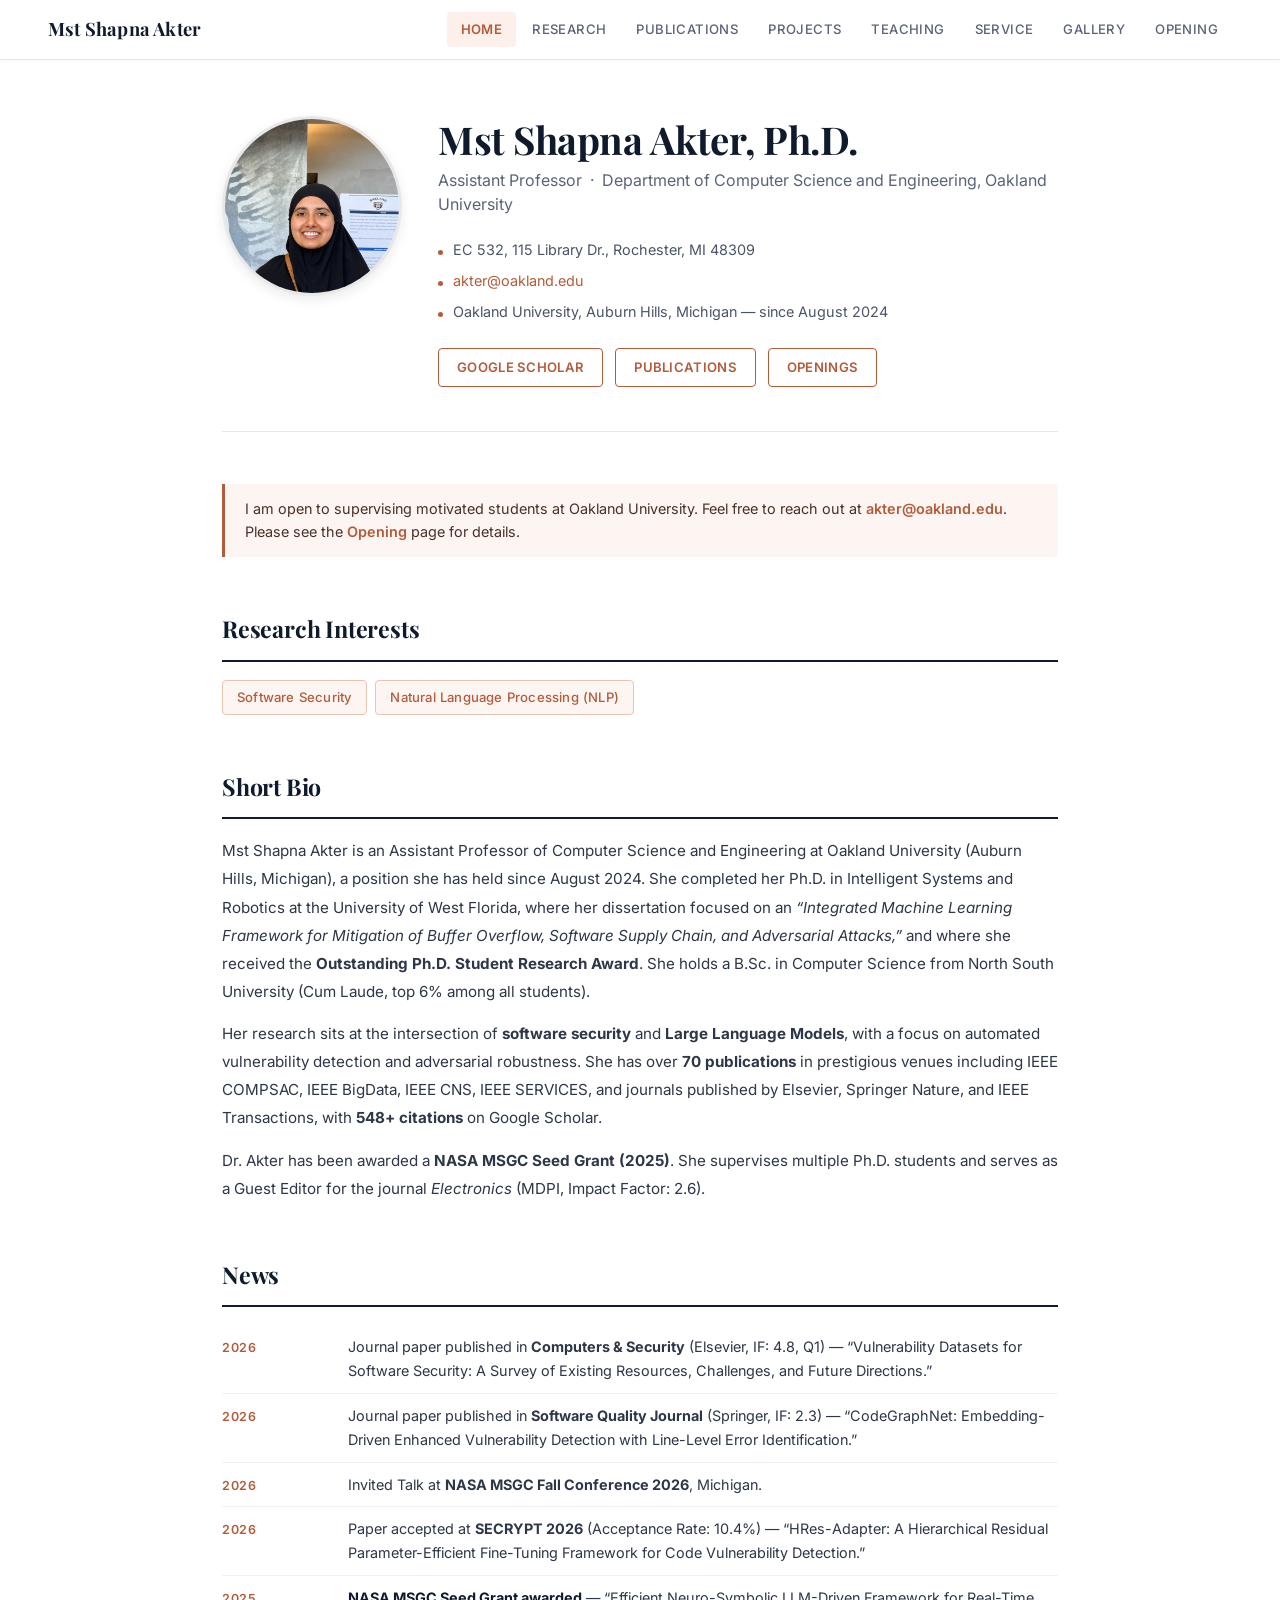
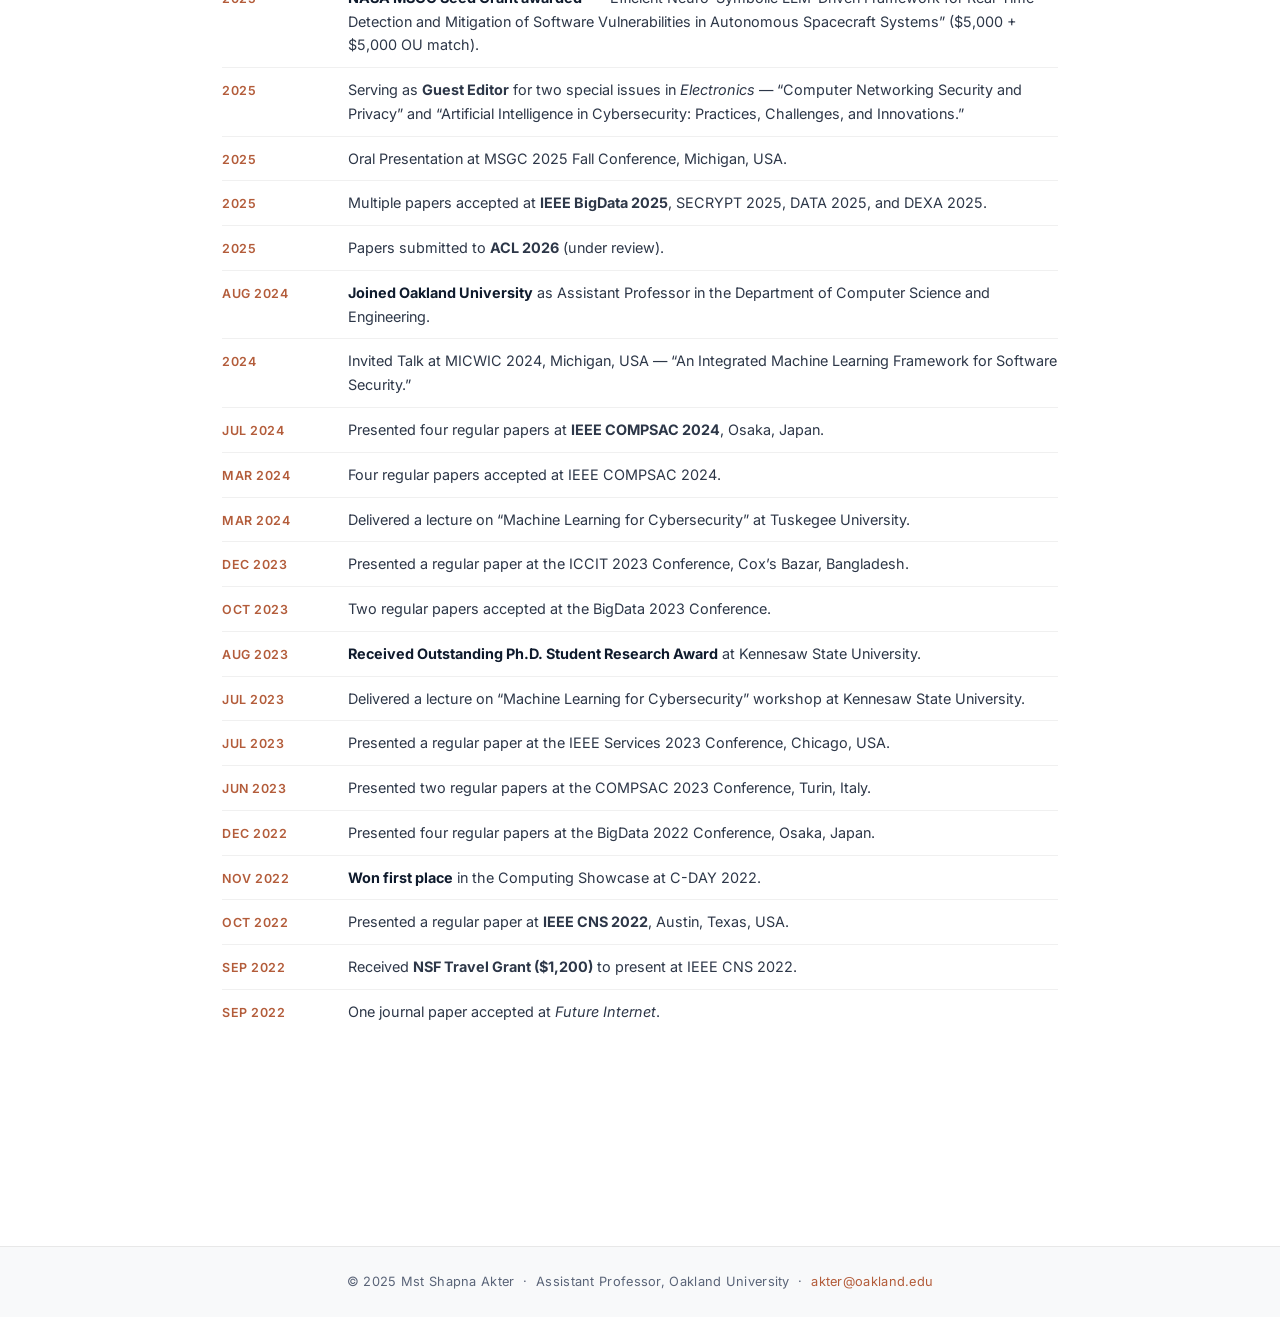
==== commit a9b4defa: "Update news: remove 5 items, add SECRYPT 2026 paper acceptance" ====
--- a/index.html
+++ b/index.html
@@ -87,27 +87,11 @@
             </li>
             <li>
                 <span class="news-date">2026</span>
-                <span class="news-text">Paper presented at <strong>IEEE BigData 2026</strong>.</span>
-            </li>
-            <li>
-                <span class="news-date">2026</span>
-                <span class="news-text">Paper presented at <strong>SSDBM 2026</strong>.</span>
-            </li>
-            <li>
-                <span class="news-date">2026</span>
                 <span class="news-text">Invited Talk at <strong>NASA MSGC Fall Conference 2026</strong>, Michigan.</span>
             </li>
             <li>
                 <span class="news-date">2026</span>
-                <span class="news-text">NSF SaTC proposals submitted ($600K each) &mdash; two proposals under review.</span>
-            </li>
-            <li>
-                <span class="news-date">2026</span>
-                <span class="news-text">Serving as <strong>Area Chair (AC) / Senior Reviewer</strong> at ICMLA 2026.</span>
-            </li>
-            <li>
-                <span class="news-date">2026</span>
-                <span class="news-text">Paper under review at <strong>IEEE COMPSAC 2026</strong>.</span>
+                <span class="news-text">Paper accepted at <strong>SECRYPT 2026</strong> (Acceptance Rate: 10.4%) &mdash; &ldquo;HRes-Adapter: A Hierarchical Residual Parameter-Efficient Fine-Tuning Framework for Code Vulnerability Detection.&rdquo;</span>
             </li>
             <li>
                 <span class="news-date">2025</span>
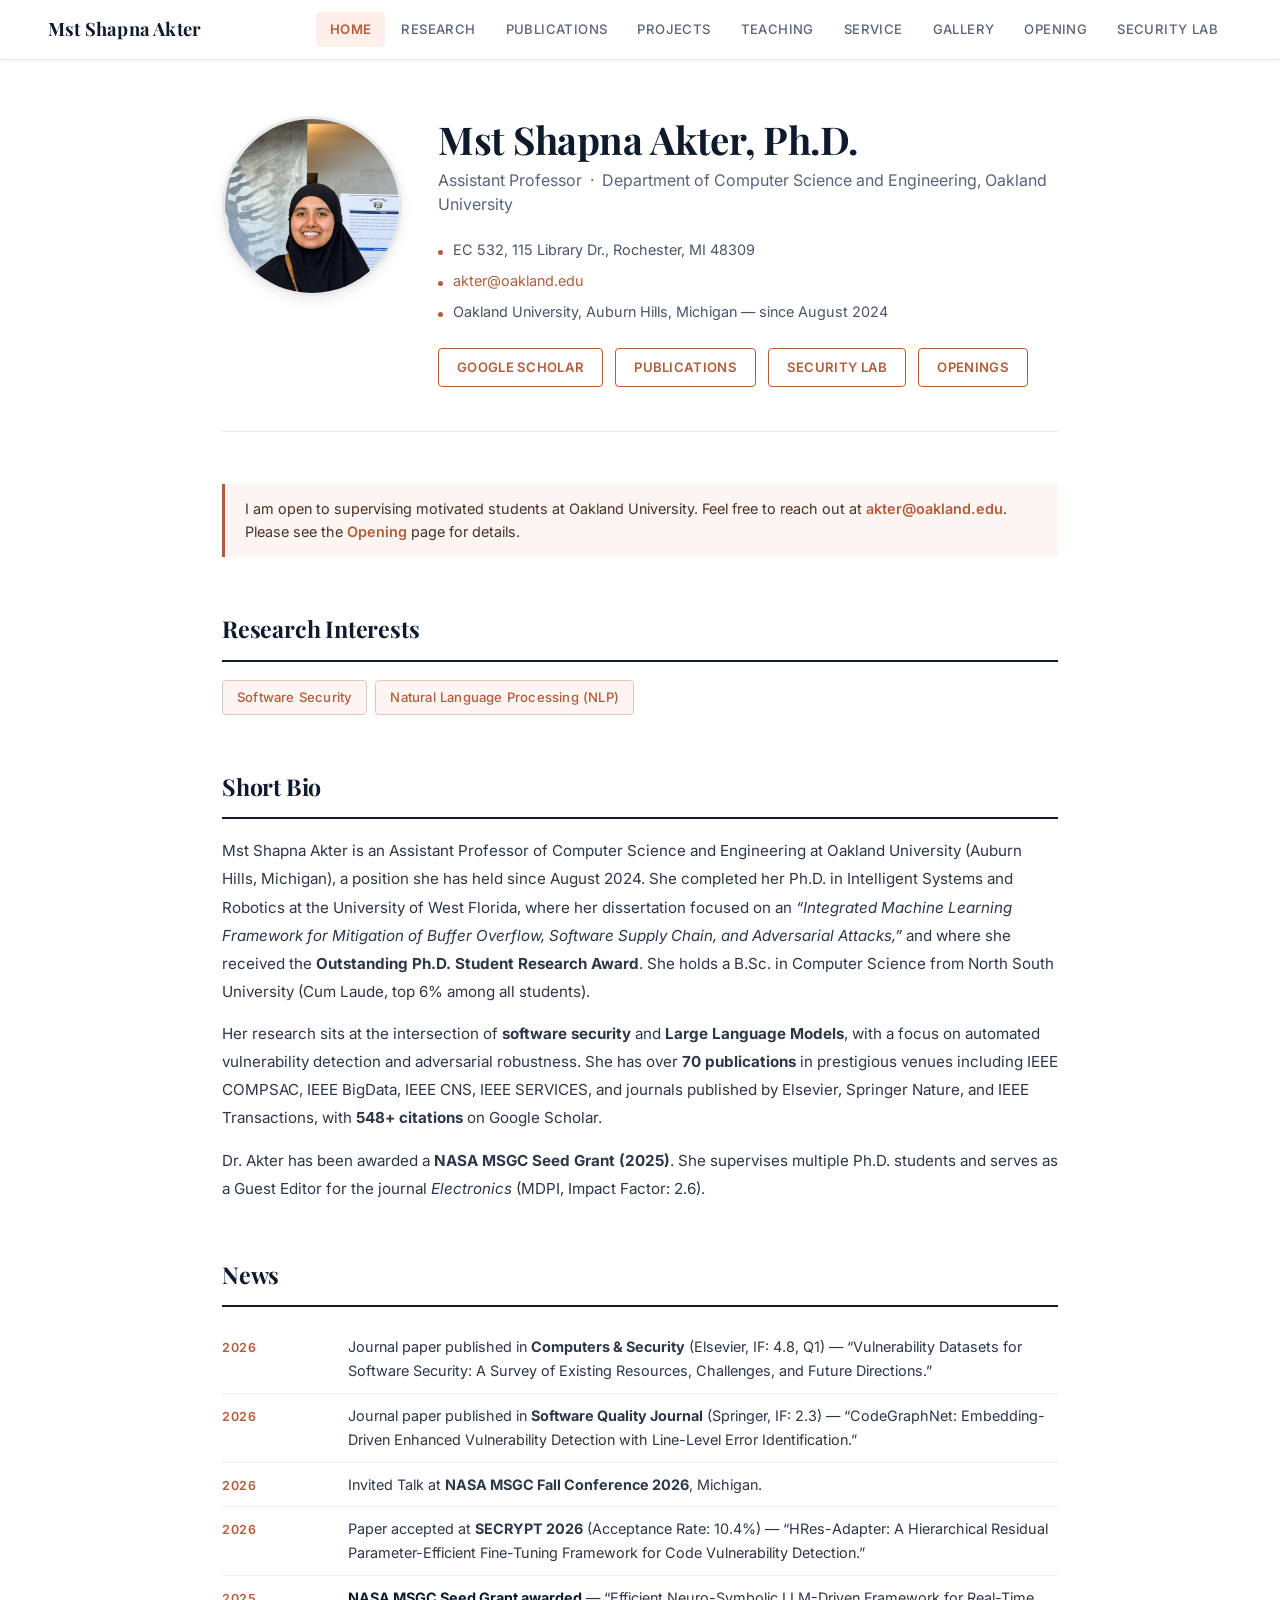
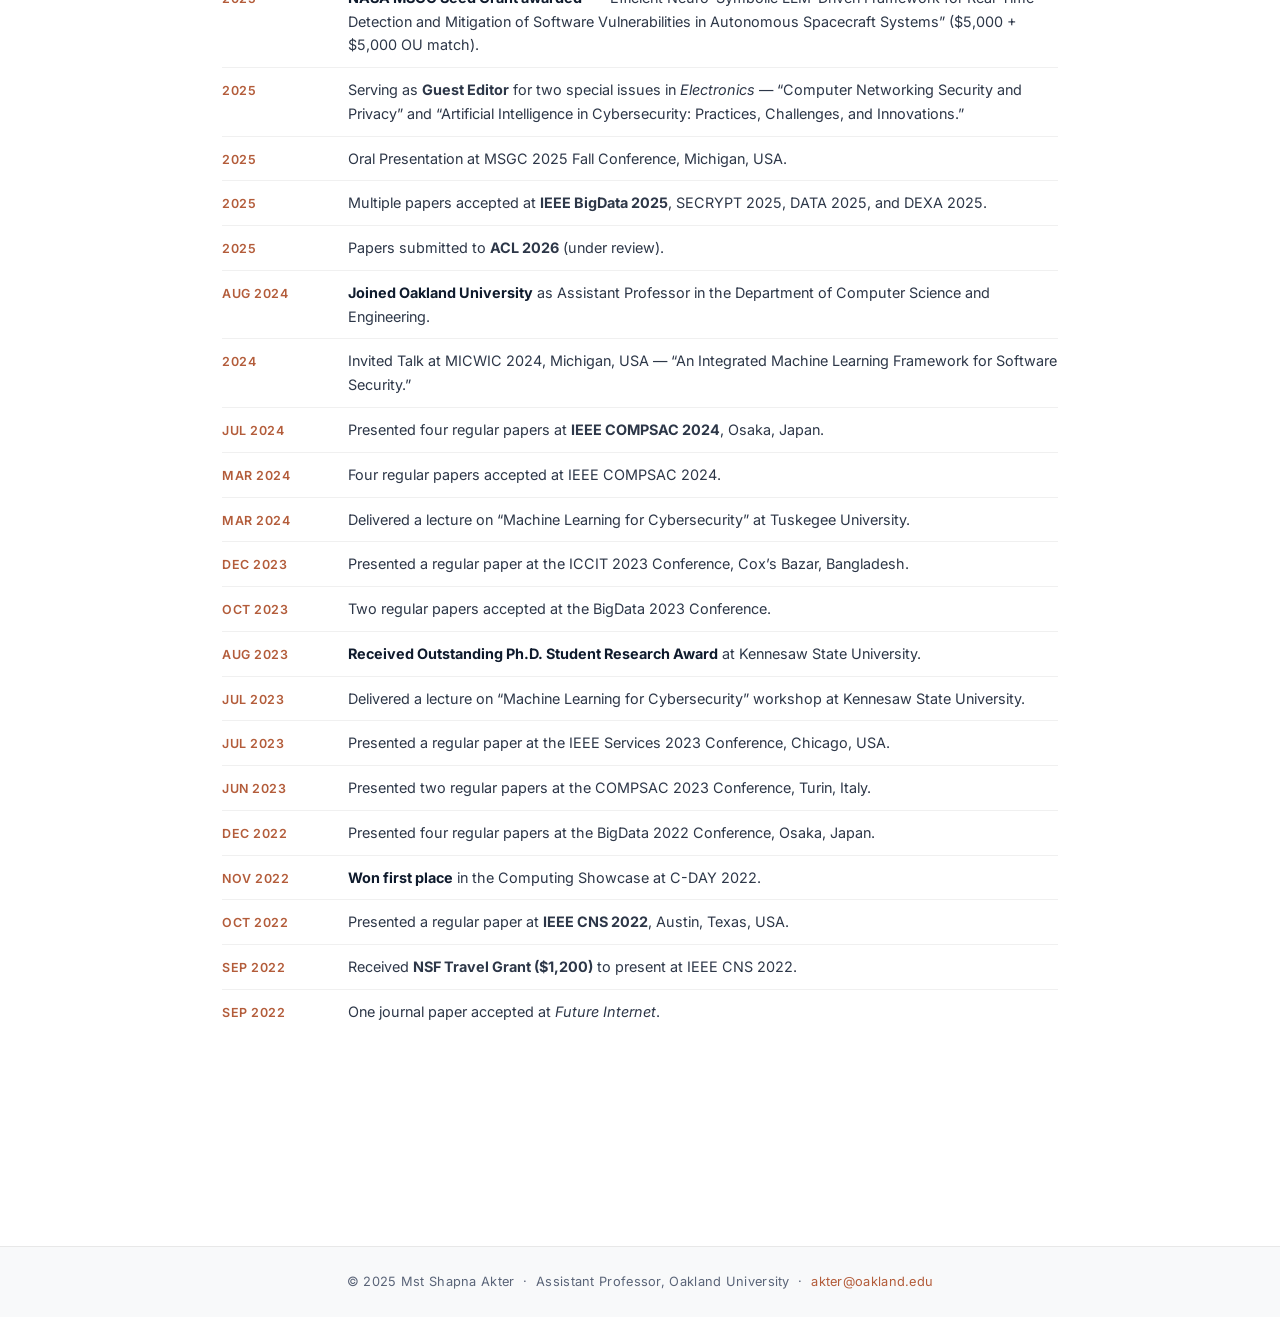
==== commit 92be9e57: "Add Security Lab link across personal website" ====
--- a/index.html
+++ b/index.html
@@ -19,6 +19,7 @@
         <a href="service.html">Service</a>
         <a href="gallery.html">Gallery</a>
         <a href="opening.html">Opening</a>
+        <a href="https://seclab-s5jnscph.manus.space" target="_blank" rel="noreferrer">Security Lab</a>
     </nav>
 </header>
 
@@ -40,6 +41,7 @@
         <div class="hero-links">
             <a class="btn-link" href="https://scholar.google.com/citations?user=PHg000cAAAAJ&hl=en" target="_blank">Google Scholar</a>
             <a class="btn-link" href="publications.html">Publications</a>
+            <a class="btn-link" href="https://seclab-s5jnscph.manus.space" target="_blank" rel="noreferrer">Security Lab</a>
             <a class="btn-link" href="opening.html">Openings</a>
         </div>
         </div>
